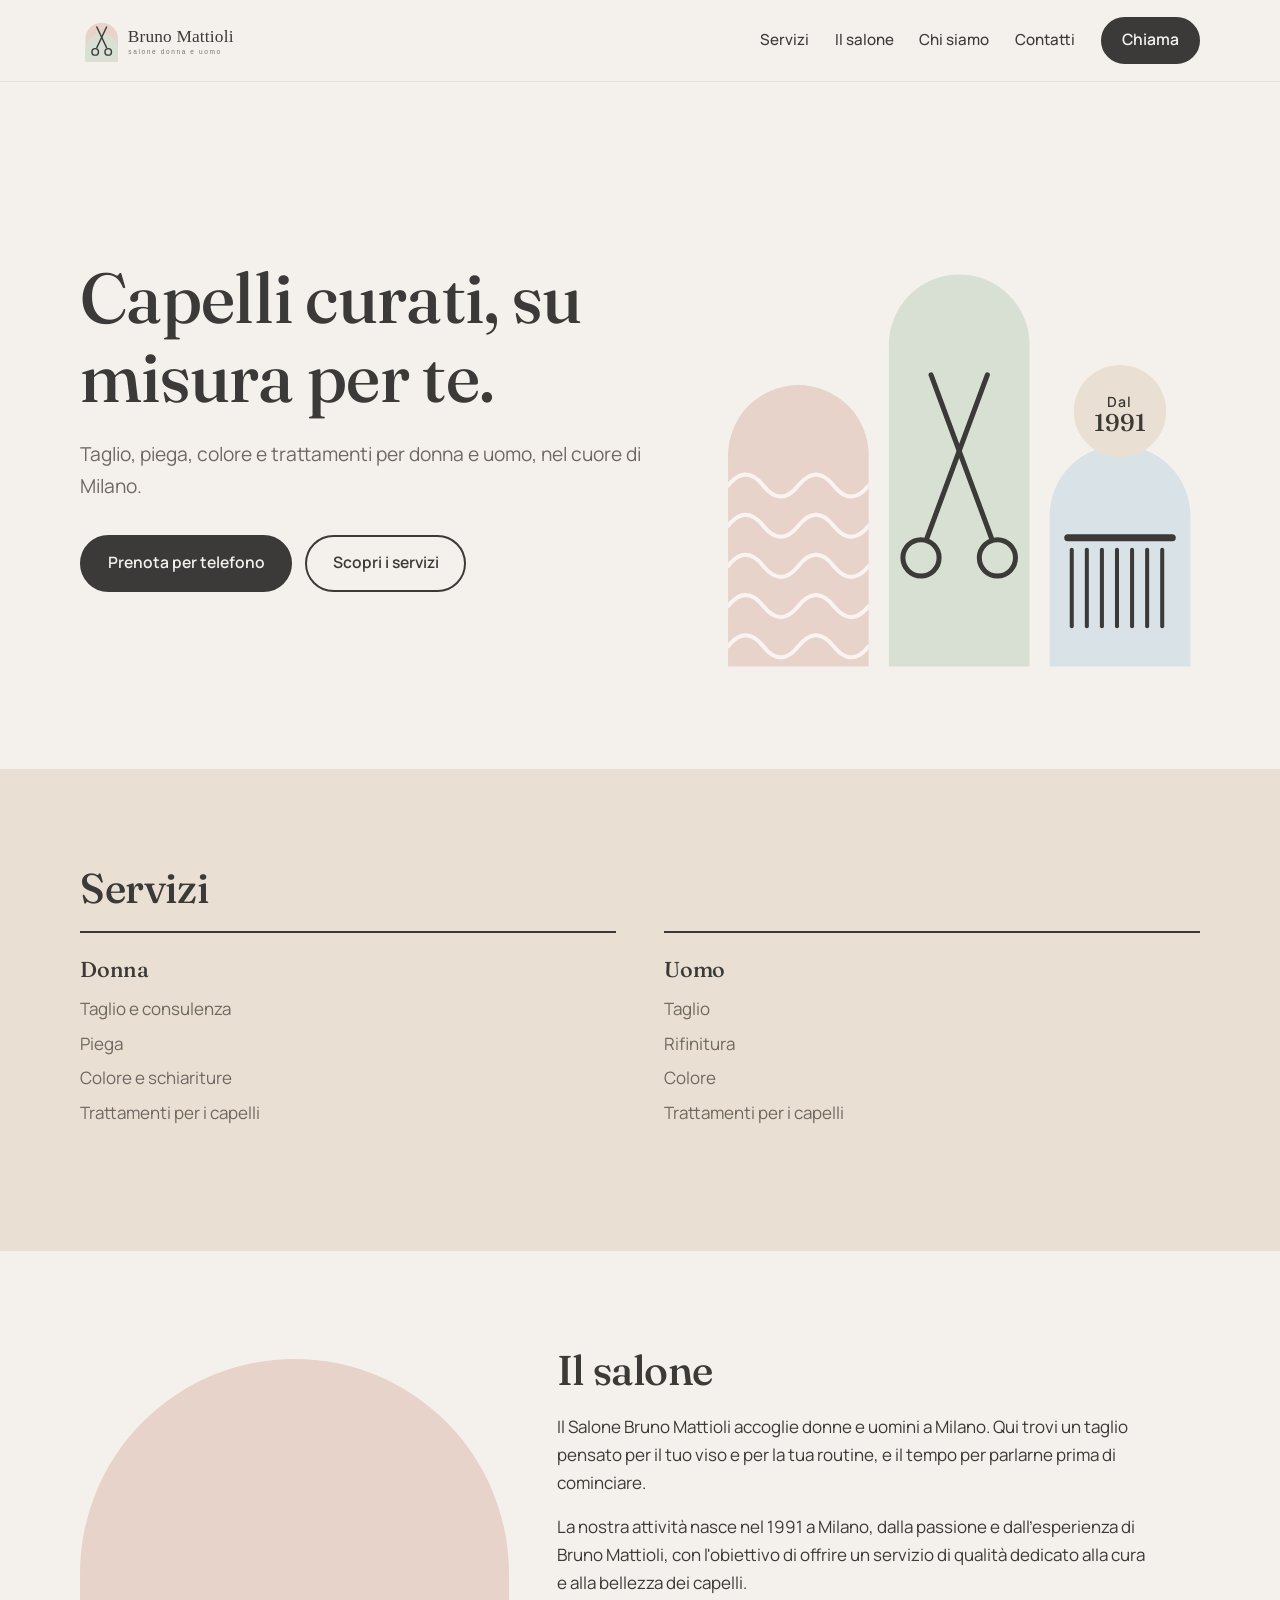
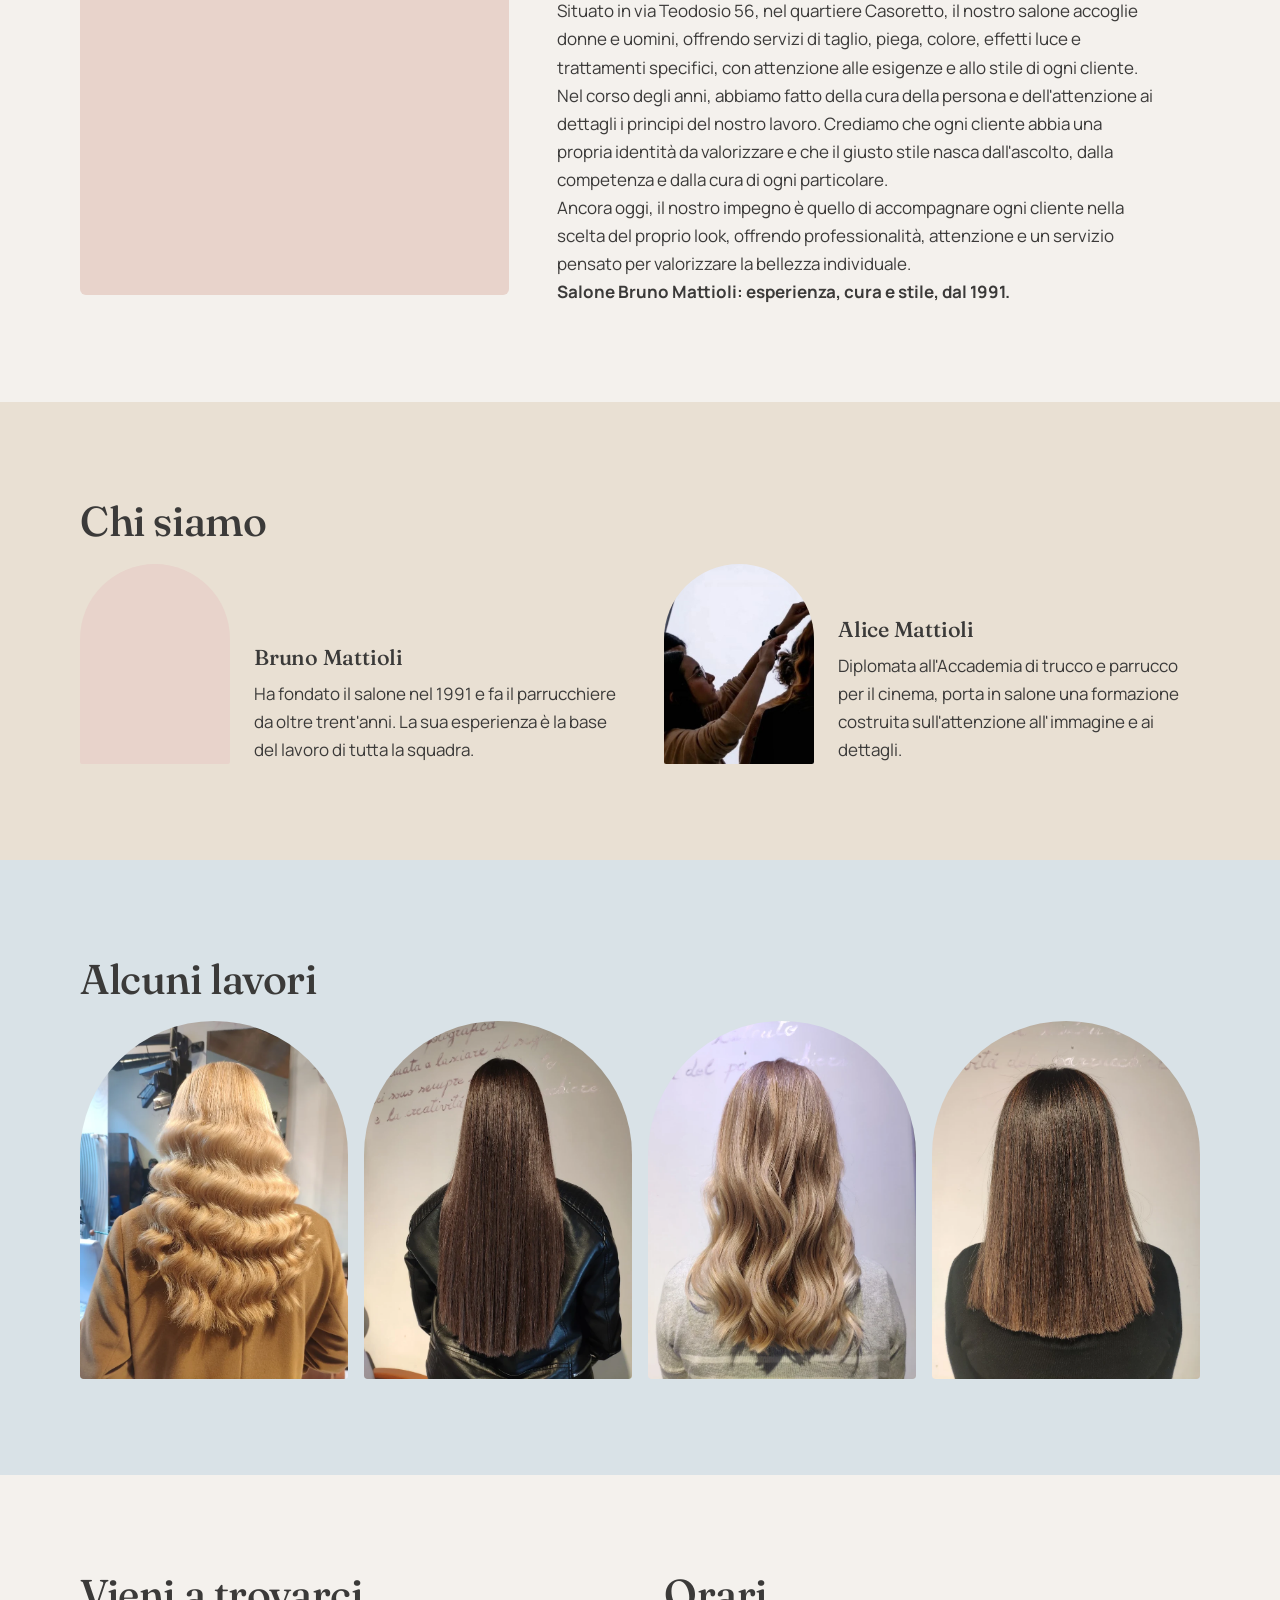
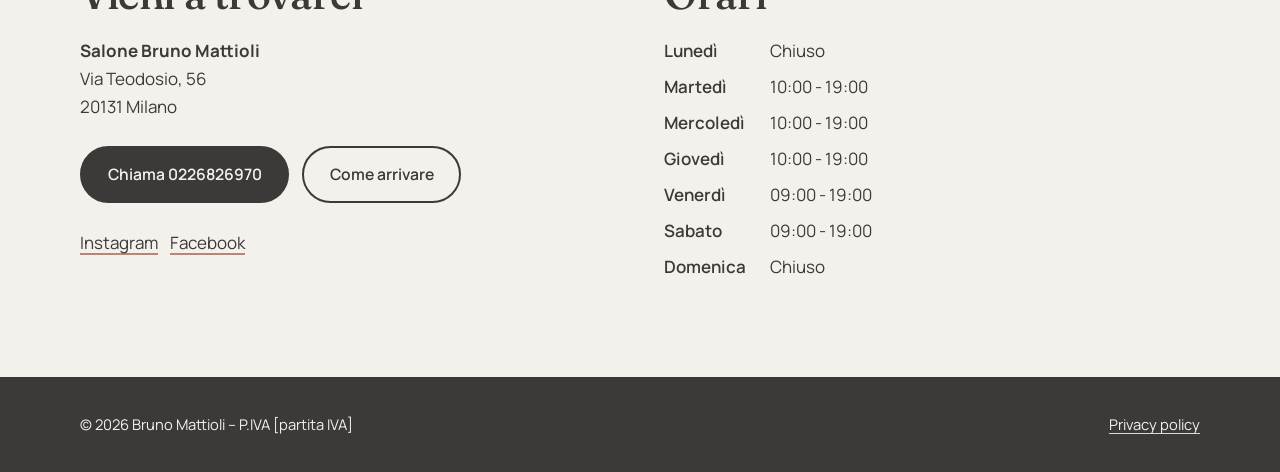
==== index.html @ e7724e92 "Add files via upload" ====
<!DOCTYPE html>
<html lang="it">
<head>
  <meta charset="utf-8">
  <meta name="viewport" content="width=device-width, initial-scale=1">
  <title>Bruno Mattioli – Salone di parrucchieri per donna e uomo a Milano</title>
  <meta name="description" content="Salone Bruno Mattioli a Milano: taglio, piega, colore e trattamenti per donna e uomo.">
  <link rel="icon" href="logo.svg" type="image/svg+xml">
  <link rel="preconnect" href="https://fonts.googleapis.com">
  <link rel="preconnect" href="https://fonts.gstatic.com" crossorigin>
  <link href="https://fonts.googleapis.com/css2?family=Fraunces:opsz,wght@9..144,400;9..144,500&family=Manrope:wght@400;500;600&display=swap" rel="stylesheet">
  <link rel="stylesheet" href="style.css">
</head>
<body>

<header class="site-header">
  <div class="wrap">
    <a class="brand" href="#top" aria-label="Bruno Mattioli, torna in alto"><img src="logo.svg" alt="Bruno Mattioli, salone donna e uomo"></a>
    <nav class="nav" aria-label="Principale">
      <a href="#servizi">Servizi</a>
      <a href="#salone">Il salone</a>
      <a href="#chi-siamo">Chi siamo</a>
      <a href="#contatti">Contatti</a>
      <a class="btn" href="tel:+390226826970">Chiama</a>
    </nav>
  </div>
</header>

<main id="top">

  <section class="hero">
    <div class="wrap">
      <div>
        <h1>Capelli curati, su misura per te.</h1>
        <p class="lead">Taglio, piega, colore e trattamenti per donna e uomo, nel cuore di Milano.</p>
        <div class="actions">
          <a class="btn" href="tel:+390226826970">Prenota per telefono</a>
          <a class="btn ghost" href="#servizi">Scopri i servizi</a>
        </div>
      </div>

      <!-- Tre archi, ognuno con un simbolo del mestiere: onde, forbici, pettine. Badge "Dal 1991". -->
      <svg class="hero-art" viewBox="0 0 480 480" role="img" aria-label="Tre archi con onde, forbici e pettine, e il marchio Dal 1991">
        <defs>
          <clipPath id="a1"><path d="M10 480V270a70 70 0 0 1 140 0v210z"/></clipPath>
          <clipPath id="a3"><path d="M330 480V330a70 70 0 0 1 140 0v150z"/></clipPath>
        </defs>

        <!-- Arco 1: onde -->
        <path d="M10 480V270a70 70 0 0 1 140 0v210z" style="fill:var(--blush)"/>
        <g clip-path="url(#a1)" fill="none" stroke="#fff" stroke-opacity=".75" stroke-width="4" stroke-linecap="round">
          <path d="M10 300q17.5-22 35 0t35 0t35 0t35 0"/>
          <path d="M10 340q17.5-22 35 0t35 0t35 0t35 0"/>
          <path d="M10 380q17.5-22 35 0t35 0t35 0t35 0"/>
          <path d="M10 420q17.5-22 35 0t35 0t35 0t35 0"/>
          <path d="M10 460q17.5-22 35 0t35 0t35 0t35 0"/>
        </g>

        <!-- Arco 2: forbici -->
        <path d="M170 480V160a70 70 0 0 1 140 0v320z" style="fill:var(--sage)"/>
        <g fill="none" stroke="#3B3A39" stroke-width="5" stroke-linecap="round" stroke-linejoin="round">
          <line x1="212" y1="190" x2="272" y2="352"/>
          <line x1="268" y1="190" x2="208" y2="352"/>
          <circle cx="278" cy="372" r="18"/>
          <circle cx="202" cy="372" r="18"/>
        </g>

        <!-- Arco 3: pettine -->
        <path d="M330 480V330a70 70 0 0 1 140 0v150z" style="fill:var(--mist)"/>
        <g clip-path="url(#a3)" fill="none" stroke="#3B3A39" stroke-width="4" stroke-linecap="round">
          <line x1="348" y1="352" x2="452" y2="352" stroke-width="7"/>
          <line x1="352" y1="364" x2="352" y2="440"/>
          <line x1="367" y1="364" x2="367" y2="440"/>
          <line x1="382" y1="364" x2="382" y2="440"/>
          <line x1="397" y1="364" x2="397" y2="440"/>
          <line x1="412" y1="364" x2="412" y2="440"/>
          <line x1="427" y1="364" x2="427" y2="440"/>
          <line x1="442" y1="364" x2="442" y2="440"/>
        </g>

        <!-- Badge -->
        <circle cx="400" cy="226" r="46" style="fill:var(--sand)"/>
        <text x="400" y="222" text-anchor="middle" font-size="14" style="font-family:var(--sans);font-weight:600;letter-spacing:1px;fill:#3B3A39">Dal</text>
        <text x="400" y="246" text-anchor="middle" font-size="24" style="font-family:var(--serif);font-weight:500;fill:#3B3A39">1991</text>
      </svg>
    </div>
  </section>

  <section id="servizi" class="tint">
    <div class="wrap">
      <h2>Servizi</h2>
      <!-- TODO: verificare e completare l'elenco con quello reale del salone -->
      <div class="services">
        <div class="service">
          <h3>Donna</h3>
          <ul>
            <li>Taglio e consulenza</li>
            <li>Piega</li>
            <li>Colore e schiariture</li>
            <li>Trattamenti per i capelli</li>
          </ul>
        </div>
        <div class="service">
          <h3>Uomo</h3>
          <ul>
            <li>Taglio</li>
            <li>Rifinitura</li>
            <li>Colore</li>
            <li>Trattamenti per i capelli</li>
          </ul>
        </div>
      </div>
    </div>
  </section>

  <section id="salone" class="about">
    <div class="wrap">
      <div class="photo" role="img" aria-label="Spazio per una foto del salone"></div>
      <div>
        <h2>Il salone</h2>
        <p>Il Salone Bruno Mattioli accoglie donne e uomini a Milano. Qui trovi un taglio pensato per il tuo viso e per la tua routine, e il tempo per parlarne prima di cominciare.</p>
        <p>La nostra attività nasce nel 1991 a Milano, dalla passione e dall'esperienza di Bruno Mattioli, con l'obiettivo di offrire un servizio di qualità dedicato alla cura e alla bellezza dei capelli. <br>

Situato in via Teodosio 56, nel quartiere Casoretto, il nostro salone accoglie donne e uomini, offrendo servizi di taglio, piega, colore, effetti luce e trattamenti specifici, con attenzione alle esigenze e allo stile di ogni cliente. <br>

Nel corso degli anni, abbiamo fatto della cura della persona e dell'attenzione ai dettagli i principi del nostro lavoro. Crediamo che ogni cliente abbia una propria identità da valorizzare e che il giusto stile nasca dall'ascolto, dalla competenza e dalla cura di ogni particolare.
          <br>

Ancora oggi, il nostro impegno è quello di accompagnare ogni cliente nella scelta del proprio look, offrendo professionalità, attenzione e un servizio pensato per valorizzare la bellezza individuale.
<br>
<b>Salone Bruno Mattioli: esperienza, cura e stile, dal 1991.</b></p>
      </div>
    </div>
  </section>

  <section id="chi-siamo" class="tint">
    <div class="wrap">
      <h2>Chi siamo</h2>
      <!-- TODO: aggiungere le foto: <div class="portrait"><img src="img/bruno.webp" alt="Bruno Mattioli"></div> -->
      <div class="team">
        <article class="person">
          <div class="portrait p-blush" role="img" aria-label="Spazio per il ritratto di Bruno Mattioli"></div>
          <div>
            <h3>Bruno Mattioli</h3>
            <p>Ha fondato il salone nel 1991 e fa il parrucchiere da oltre trent'anni. La sua esperienza è la base del lavoro di tutta la squadra.</p>
          </div>
        </article>
        <article class="person">
          <div class="portrait"><img src="img/chi-siamo-alice.jpg" alt="Alice Mattioli"></div>
          <div>
            <h3>Alice Mattioli</h3>
            <p>Diplomata all'Accademia di trucco e parrucco per il cinema, porta in salone una formazione costruita sull'attenzione all'immagine e ai dettagli.</p>
          </div>
        </article>
      </div>
    </div>
  </section>

  <section class="tint-mist" aria-label="Galleria">
    <div class="wrap">
      <h2>Alcuni lavori</h2>
      <div class="gallery">
        <span><img src="img/lavoro-1.webp" alt="Lavoro del salone 1"></span>
        <span><img src="img/lavoro-2.webp" alt="Lavoro del salone 2"></span>
        <span><img src="img/lavoro-3.webp" alt="Lavoro del salone 3"></span>
        <span><img src="img/lavoro-4.webp" alt="Lavoro del salone 4"></span>
      </div>
    </div>
  </section>

  <section id="contatti" class="contact">
    <div class="wrap">
      <div>
        <h2>Vieni a trovarci</h2>
        <address>
          <p><strong>Salone Bruno Mattioli</strong><br>
          Via Teodosio, 56<br>
          20131 Milano</p>
        </address>
        <div class="actions">
          <a class="btn" href="tel:+390226826970">Chiama 0226826970</a>
          <a class="btn ghost" href="https://maps.app.goo.gl/C1U6cg1EKnnrN2yR9" target="_blank" rel="noopener">Come arrivare</a>
        </div>
        <p style="margin-top:1.6rem">
          <a class="link" href="https://www.instagram.com/brunomattioliparrucchieri/" target="_blank" rel="noopener">Instagram</a>
          &nbsp;&nbsp;
          <a class="link" href="https://www.facebook.com/salonebrunomattioli/" target="_blank" rel="noopener">Facebook</a>
        </p>
      </div>
      <div>
        <h2>Orari</h2>
        <dl>
          <dt>Lunedì</dt><dd>Chiuso</dd>
          <dt>Martedì</dt><dd>10:00 - 19:00</dd>
          <dt>Mercoledì</dt><dd>10:00 - 19:00</dd>
          <dt>Giovedì</dt><dd>10:00 - 19:00</dd>
          <dt>Venerdì</dt><dd>09:00 - 19:00</dd>
          <dt>Sabato</dt><dd>09:00 - 19:00</dd>
          <dt>Domenica</dt><dd>Chiuso</dd>
        </dl>
      </div>
    </div>
  </section>

</main>

<footer>
  <div class="wrap">
    <span>© 2026 Bruno Mattioli – P.IVA [partita IVA]</span>
    <span><a href="#">Privacy policy</a></span>
  </div>
</footer>

</body>
</html>
---- style.css ----
/* Bruno Mattioli – sito vetrina. Flat, pastelli neutri. */
:root{
  --bg:#F4F1ED;      /* greige chiaro */
  --blush:#E8D3CB;   /* rosa cipria */
  --sage:#D8E0D3;    /* salvia */
  --mist:#D9E2E7;    /* grigio-azzurro */
  --sand:#E9E0D3;    /* sabbia */
  --ink:#3B3A39;     /* grigio caldo scuro */
  --muted:#6F6862;
  --accent:#B98578;  /* rosa antico, solo per link e dettagli */
  --radius:28px;
  --serif:"Fraunces",Georgia,"Times New Roman",serif;
  --sans:"Manrope","Helvetica Neue",Arial,sans-serif;
}
*{box-sizing:border-box;margin:0;padding:0}
html{scroll-behavior:smooth}
@media (prefers-reduced-motion:reduce){html{scroll-behavior:auto}}
body{background:var(--bg);color:var(--ink);font:400 1.0625rem/1.65 var(--sans);-webkit-font-smoothing:antialiased}
img,svg{max-width:100%;display:block}
a{color:inherit}
:focus-visible{outline:3px solid var(--accent);outline-offset:3px;border-radius:6px}
.wrap{width:min(1120px,100% - 2.5rem);margin-inline:auto}

h1,h2,h3{font-family:var(--serif);font-weight:500;line-height:1.12;letter-spacing:-.01em}
h1{font-size:clamp(2.4rem,6vw,4.4rem)}
h2{font-size:clamp(1.8rem,3.6vw,2.6rem);margin-bottom:1.2rem}
h3{font-size:1.35rem;margin-bottom:.6rem}
p{max-width:60ch}

/* Header */
.site-header{position:sticky;top:0;z-index:10;background:var(--bg);border-bottom:1px solid rgba(59,58,57,.08)}
.site-header .wrap{display:flex;align-items:center;justify-content:space-between;gap:1rem;padding-block:.9rem}
.brand img{height:52px;width:auto}
.nav{display:flex;align-items:center;gap:1.6rem;font-size:.95rem;font-weight:500}
.nav a{text-decoration:none;padding:.3rem 0;border-bottom:2px solid transparent}
.nav a:hover{border-color:var(--accent)}

/* Bottoni */
.btn{display:inline-block;text-decoration:none;font-weight:600;font-size:.98rem;padding:.85rem 1.6rem;border-radius:999px;background:var(--ink);color:var(--bg);border:2px solid var(--ink);transition:background .2s,color .2s}
.btn:hover{background:transparent;color:var(--ink)}
.btn.ghost{background:transparent;color:var(--ink)}
.btn.ghost:hover{background:var(--ink);color:var(--bg)}
.nav .btn{padding:.55rem 1.2rem;border-bottom:2px solid var(--ink)}

/* Hero: composizione di archi, ripresa dal logo */
.hero{padding-block:clamp(3rem,8vw,6.5rem)}
.hero .wrap{display:grid;grid-template-columns:1.1fr .9fr;gap:3rem;align-items:center}
.hero p.lead{margin-block:1.4rem 2rem;font-size:1.2rem;color:var(--muted)}
.hero .actions{display:flex;flex-wrap:wrap;gap:.8rem}
.hero-art{width:100%;height:auto;display:block}

/* Sezioni */
section{padding-block:clamp(3.5rem,8vw,6rem)}
.tint{background:var(--sand)}
.tint-mist{background:var(--mist)}

/* Servizi */
.services{display:grid;grid-template-columns:repeat(2,1fr);gap:1rem 3rem}
.service{padding-block:1.6rem;border-top:2px solid var(--ink)}
.service ul{list-style:none;color:var(--muted)}
.service li{padding-block:.2rem}

/* Chi siamo */
.about .wrap{display:grid;grid-template-columns:.8fr 1.2fr;gap:3rem;align-items:center}
.about .photo{aspect-ratio:4/5;background:var(--blush);border-radius:999px 999px var(--radius) var(--radius)}
.about p+p{margin-top:1rem}

/* Galleria */
.gallery{display:grid;grid-template-columns:repeat(4,1fr);gap:1rem}
.gallery span{display:block;aspect-ratio:3/4;overflow:hidden;background:var(--sage);border-radius:999px 999px var(--radius) var(--radius)}
.gallery span:nth-child(2){background:var(--blush)}
.gallery span:nth-child(3){background:var(--sand)}
.gallery img{width:100%;height:100%;object-fit:cover}

/* Chi siamo */
.team{display:grid;grid-template-columns:repeat(2,1fr);gap:2.5rem 3rem}
.person{display:grid;grid-template-columns:150px 1fr;gap:1.5rem;align-items:end}
.portrait{aspect-ratio:3/4;overflow:hidden;border-radius:999px 999px var(--radius) var(--radius)}
.portrait img{width:100%;height:100%;object-fit:cover}
.p-blush{background:var(--blush)}
.p-mist{background:var(--mist)}

/* Contatti */
.contact .wrap{display:grid;grid-template-columns:1fr 1fr;gap:3rem}
.contact dl{display:grid;grid-template-columns:auto 1fr;gap:.5rem 1.5rem}
.contact dt{font-weight:600}
.contact address{font-style:normal}
.contact .actions{display:flex;flex-wrap:wrap;gap:.8rem;margin-top:1.6rem}
.contact a.link{color:var(--ink);text-decoration-color:var(--accent);text-decoration-thickness:2px;text-underline-offset:4px}

/* Footer */
footer{background:var(--ink);color:var(--bg);padding-block:2.2rem;font-size:.92rem}
footer .wrap{display:flex;flex-wrap:wrap;justify-content:space-between;gap:1rem}
footer a{text-decoration-color:var(--blush);text-underline-offset:3px}

/* Mobile */
@media (max-width:820px){
  .hero .wrap,.about .wrap,.contact .wrap{grid-template-columns:1fr}
  .services{grid-template-columns:1fr}
  .gallery{grid-template-columns:repeat(2,1fr)}
  .nav a:not(.btn){display:none}
  .hero-art{max-width:420px}
  .about .photo{max-width:320px}
  .team{grid-template-columns:1fr}
  .person{grid-template-columns:120px 1fr}
}
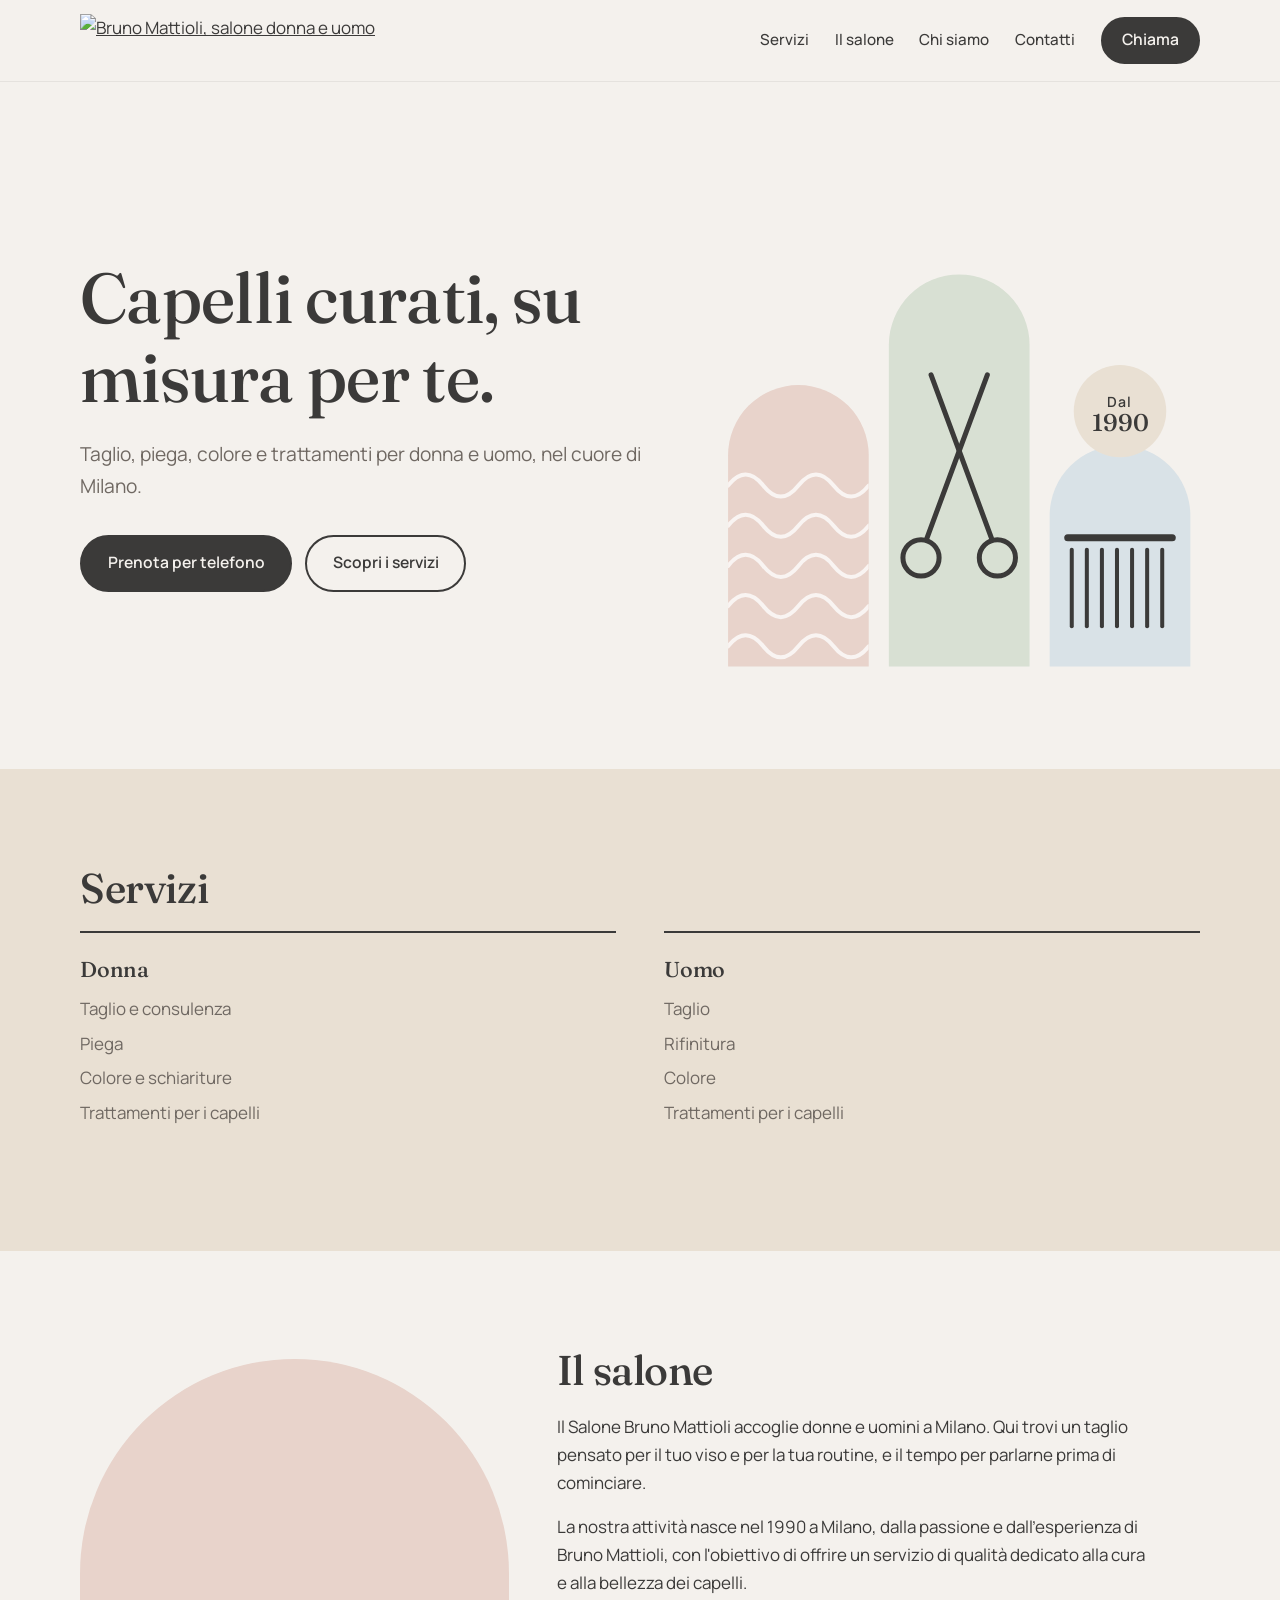
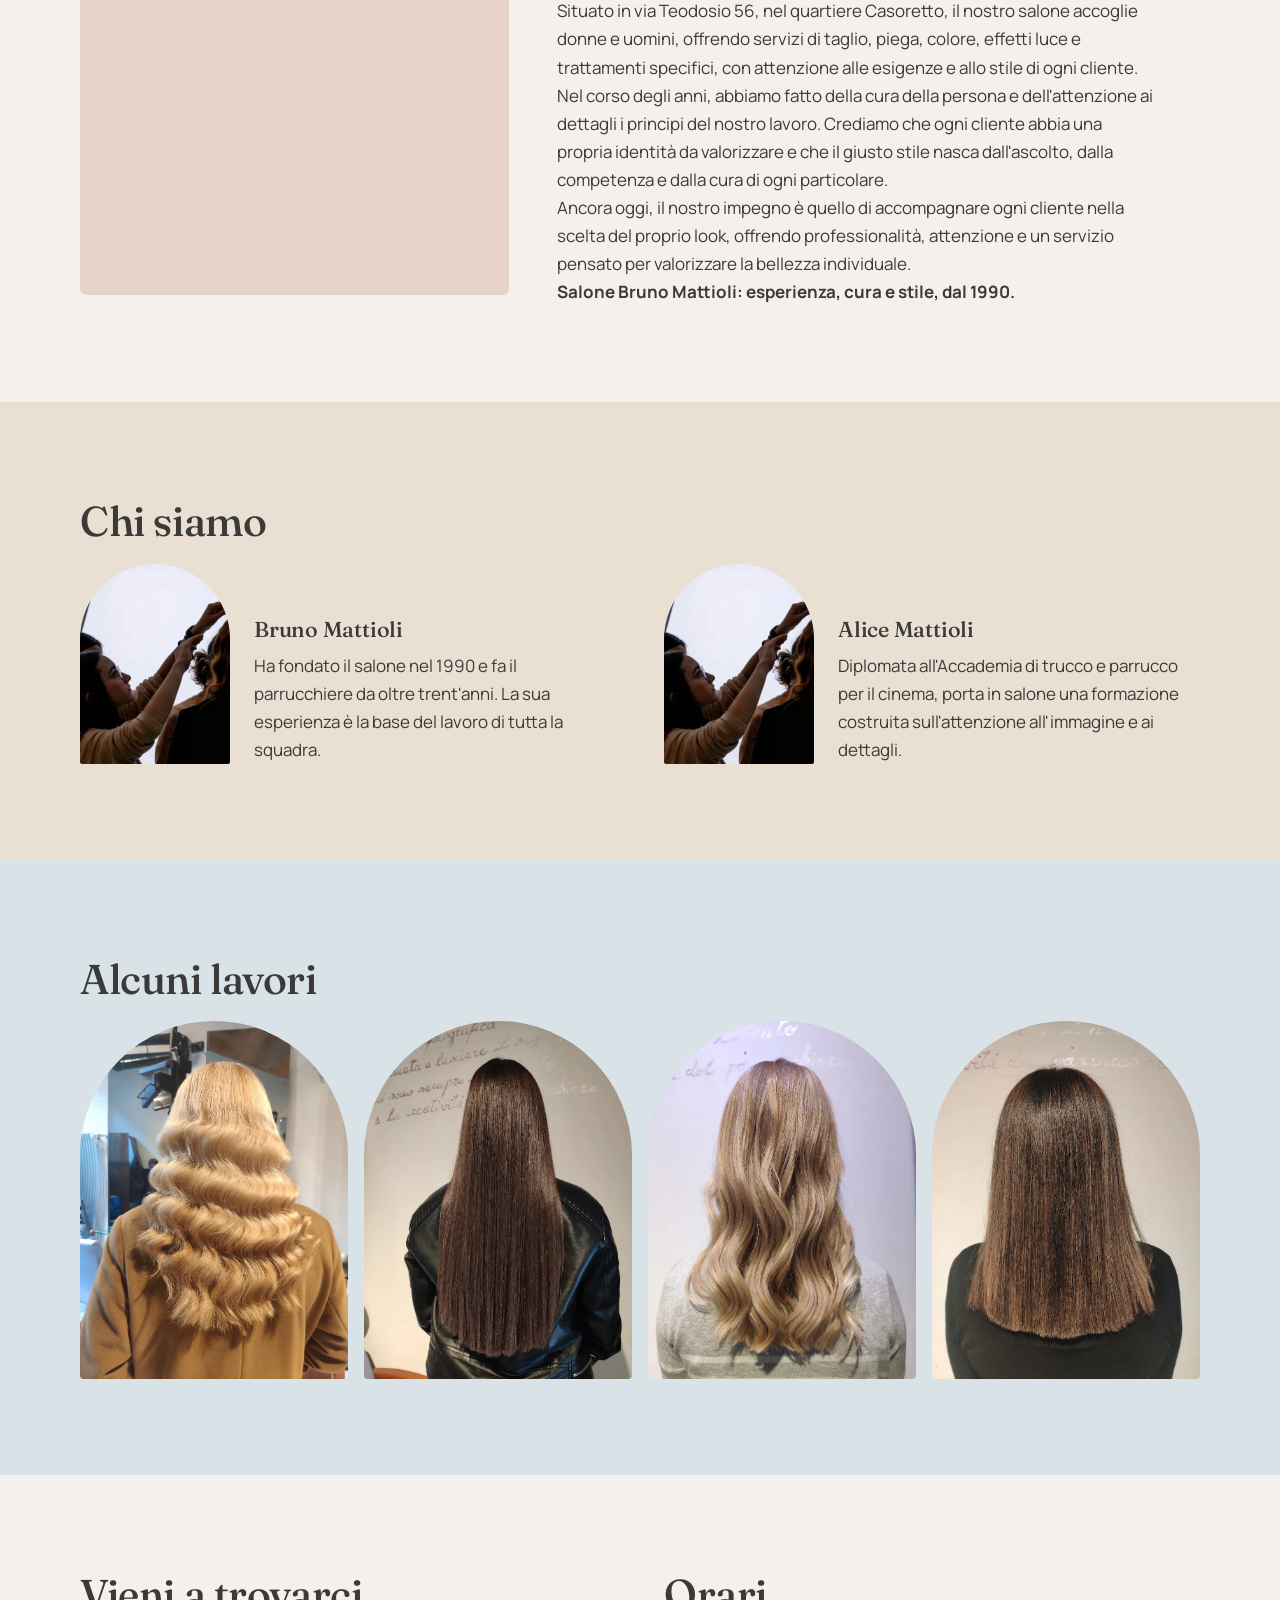
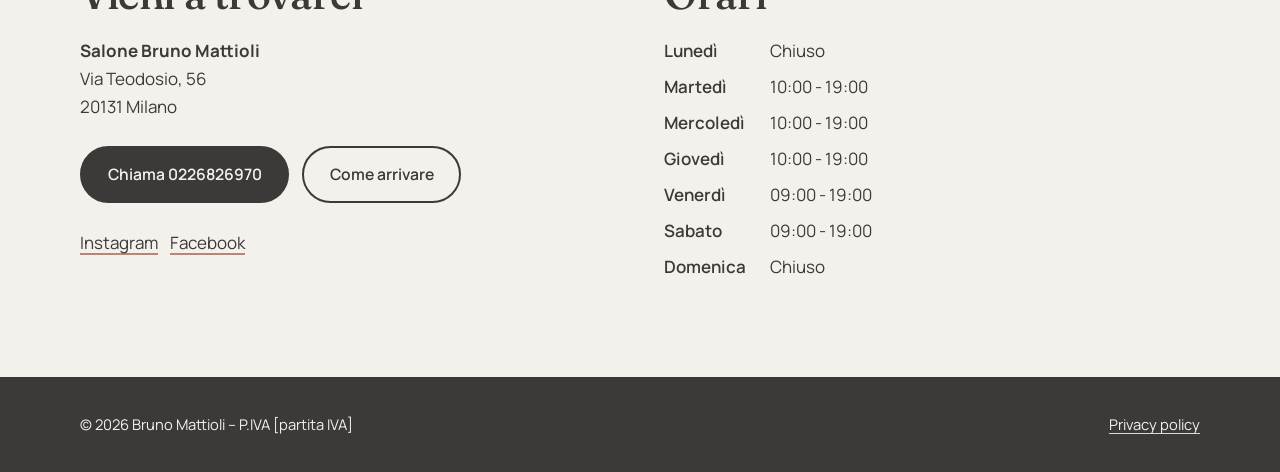
==== commit 164a80d4: "index.html" ====
--- a/index.html
+++ b/index.html
@@ -5,7 +5,7 @@
   <meta name="viewport" content="width=device-width, initial-scale=1">
   <title>Bruno Mattioli – Salone di parrucchieri per donna e uomo a Milano</title>
   <meta name="description" content="Salone Bruno Mattioli a Milano: taglio, piega, colore e trattamenti per donna e uomo.">
-  <link rel="icon" href="logo.svg" type="image/svg+xml">
+  <link rel="icon" href="logo.png" type="image/svg+xml">
   <link rel="preconnect" href="https://fonts.googleapis.com">
   <link rel="preconnect" href="https://fonts.gstatic.com" crossorigin>
   <link href="https://fonts.googleapis.com/css2?family=Fraunces:opsz,wght@9..144,400;9..144,500&family=Manrope:wght@400;500;600&display=swap" rel="stylesheet">
@@ -15,7 +15,7 @@
 
 <header class="site-header">
   <div class="wrap">
-    <a class="brand" href="#top" aria-label="Bruno Mattioli, torna in alto"><img src="logo.svg" alt="Bruno Mattioli, salone donna e uomo"></a>
+    <a class="brand" href="#top" aria-label="Bruno Mattioli, torna in alto"><img src=".svg" alt="Bruno Mattioli, salone donna e uomo"></a>
     <nav class="nav" aria-label="Principale">
       <a href="#servizi">Servizi</a>
       <a href="#salone">Il salone</a>
@@ -39,8 +39,8 @@
         </div>
       </div>
 
-      <!-- Tre archi, ognuno con un simbolo del mestiere: onde, forbici, pettine. Badge "Dal 1991". -->
-      <svg class="hero-art" viewBox="0 0 480 480" role="img" aria-label="Tre archi con onde, forbici e pettine, e il marchio Dal 1991">
+      <!-- Tre archi, ognuno con un simbolo del mestiere: onde, forbici, pettine. Badge "Dal 1990". -->
+      <svg class="hero-art" viewBox="0 0 480 480" role="img" aria-label="Tre archi con onde, forbici e pettine, e il marchio Dal 1990">
         <defs>
           <clipPath id="a1"><path d="M10 480V270a70 70 0 0 1 140 0v210z"/></clipPath>
           <clipPath id="a3"><path d="M330 480V330a70 70 0 0 1 140 0v150z"/></clipPath>
@@ -81,7 +81,7 @@
         <!-- Badge -->
         <circle cx="400" cy="226" r="46" style="fill:var(--sand)"/>
         <text x="400" y="222" text-anchor="middle" font-size="14" style="font-family:var(--sans);font-weight:600;letter-spacing:1px;fill:#3B3A39">Dal</text>
-        <text x="400" y="246" text-anchor="middle" font-size="24" style="font-family:var(--serif);font-weight:500;fill:#3B3A39">1991</text>
+        <text x="400" y="246" text-anchor="middle" font-size="24" style="font-family:var(--serif);font-weight:500;fill:#3B3A39">1990</text>
       </svg>
     </div>
   </section>
@@ -119,7 +119,7 @@
       <div>
         <h2>Il salone</h2>
         <p>Il Salone Bruno Mattioli accoglie donne e uomini a Milano. Qui trovi un taglio pensato per il tuo viso e per la tua routine, e il tempo per parlarne prima di cominciare.</p>
-        <p>La nostra attività nasce nel 1991 a Milano, dalla passione e dall'esperienza di Bruno Mattioli, con l'obiettivo di offrire un servizio di qualità dedicato alla cura e alla bellezza dei capelli. <br>
+        <p>La nostra attività nasce nel 1990 a Milano, dalla passione e dall'esperienza di Bruno Mattioli, con l'obiettivo di offrire un servizio di qualità dedicato alla cura e alla bellezza dei capelli. <br>
 
 Situato in via Teodosio 56, nel quartiere Casoretto, il nostro salone accoglie donne e uomini, offrendo servizi di taglio, piega, colore, effetti luce e trattamenti specifici, con attenzione alle esigenze e allo stile di ogni cliente. <br>
 
@@ -128,7 +128,7 @@
 
 Ancora oggi, il nostro impegno è quello di accompagnare ogni cliente nella scelta del proprio look, offrendo professionalità, attenzione e un servizio pensato per valorizzare la bellezza individuale.
 <br>
-<b>Salone Bruno Mattioli: esperienza, cura e stile, dal 1991.</b></p>
+<b>Salone Bruno Mattioli: esperienza, cura e stile, dal 1990.</b></p>
       </div>
     </div>
   </section>
@@ -139,10 +139,10 @@
       <!-- TODO: aggiungere le foto: <div class="portrait"><img src="img/bruno.webp" alt="Bruno Mattioli"></div> -->
       <div class="team">
         <article class="person">
-          <div class="portrait p-blush" role="img" aria-label="Spazio per il ritratto di Bruno Mattioli"></div>
+          <div class="portrait"><img src="img/chi-siamo-alice.jpg" alt="Bruno Mattioli"></div>
           <div>
             <h3>Bruno Mattioli</h3>
-            <p>Ha fondato il salone nel 1991 e fa il parrucchiere da oltre trent'anni. La sua esperienza è la base del lavoro di tutta la squadra.</p>
+            <p>Ha fondato il salone nel 1990 e fa il parrucchiere da oltre trent'anni. La sua esperienza è la base del lavoro di tutta la squadra.</p>
           </div>
         </article>
         <article class="person">
@@ -212,4 +212,4 @@
 </footer>
 
 </body>
-</html>+</html>
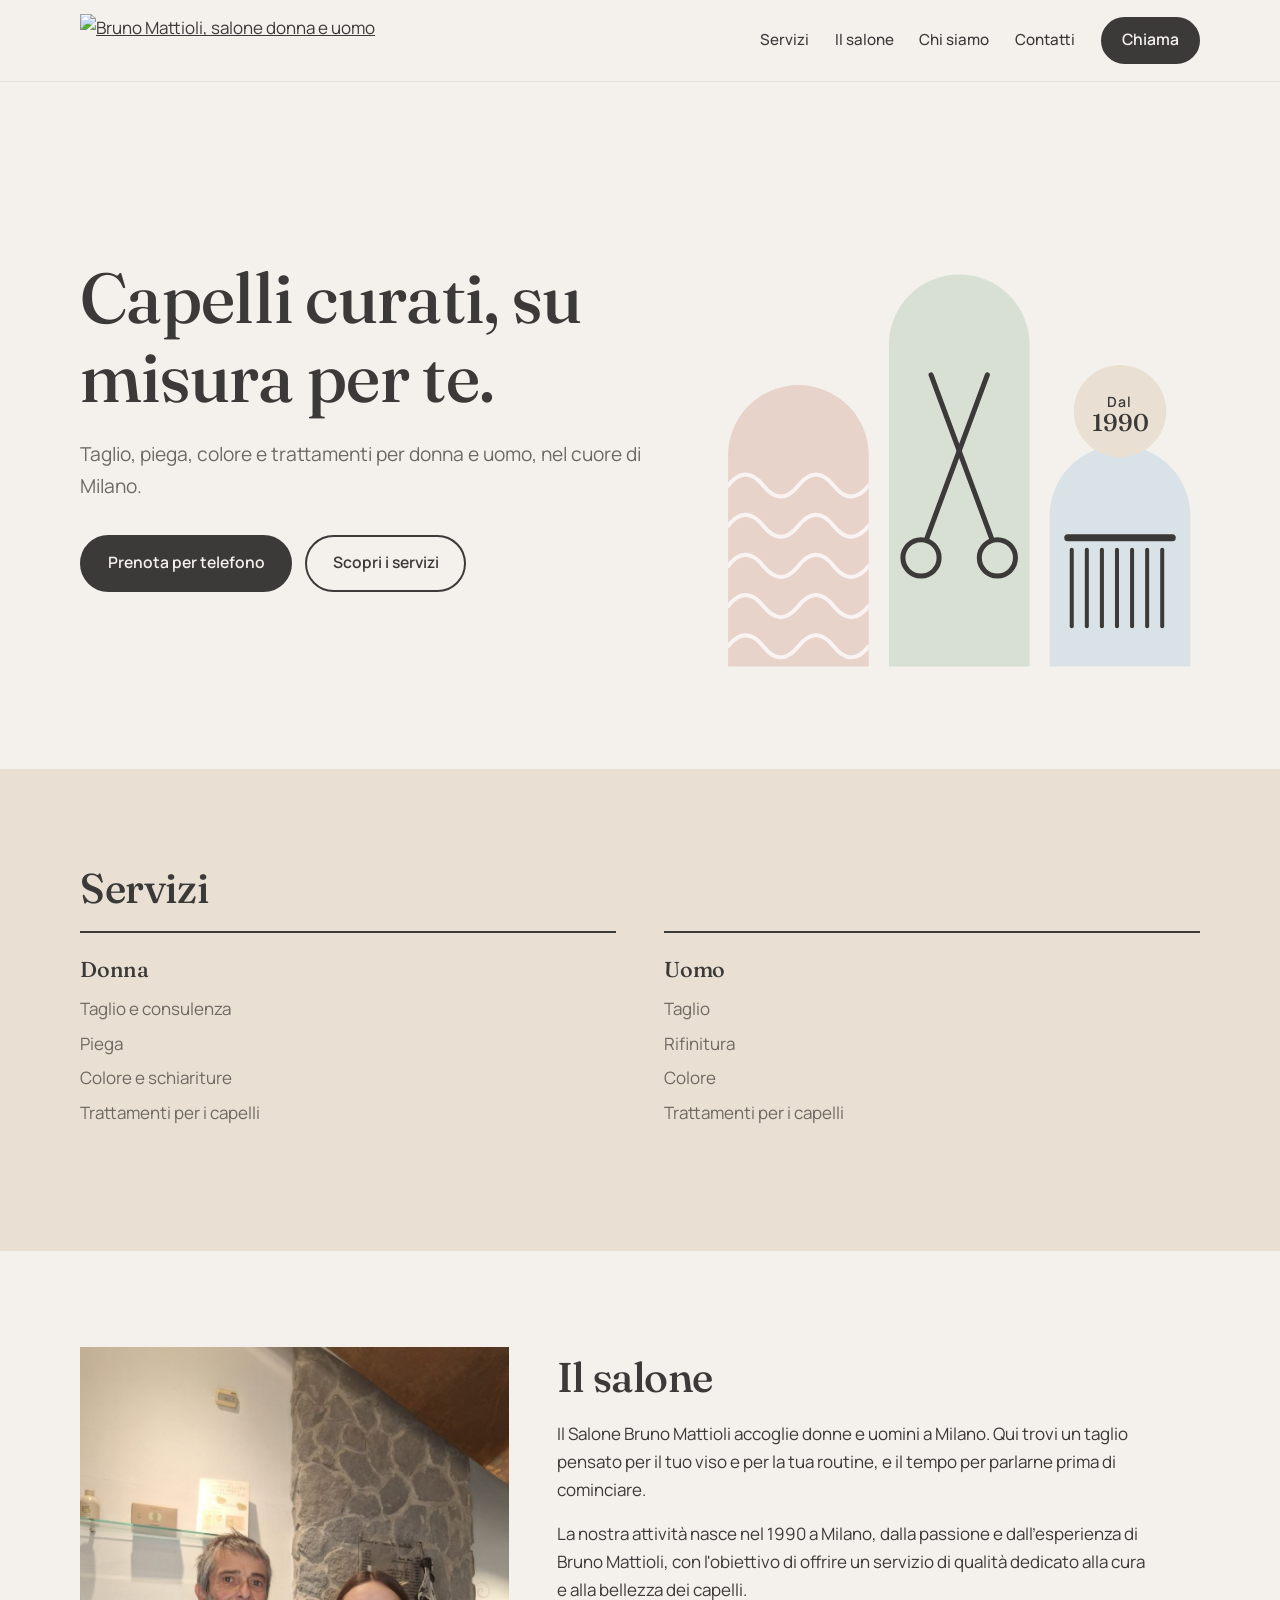
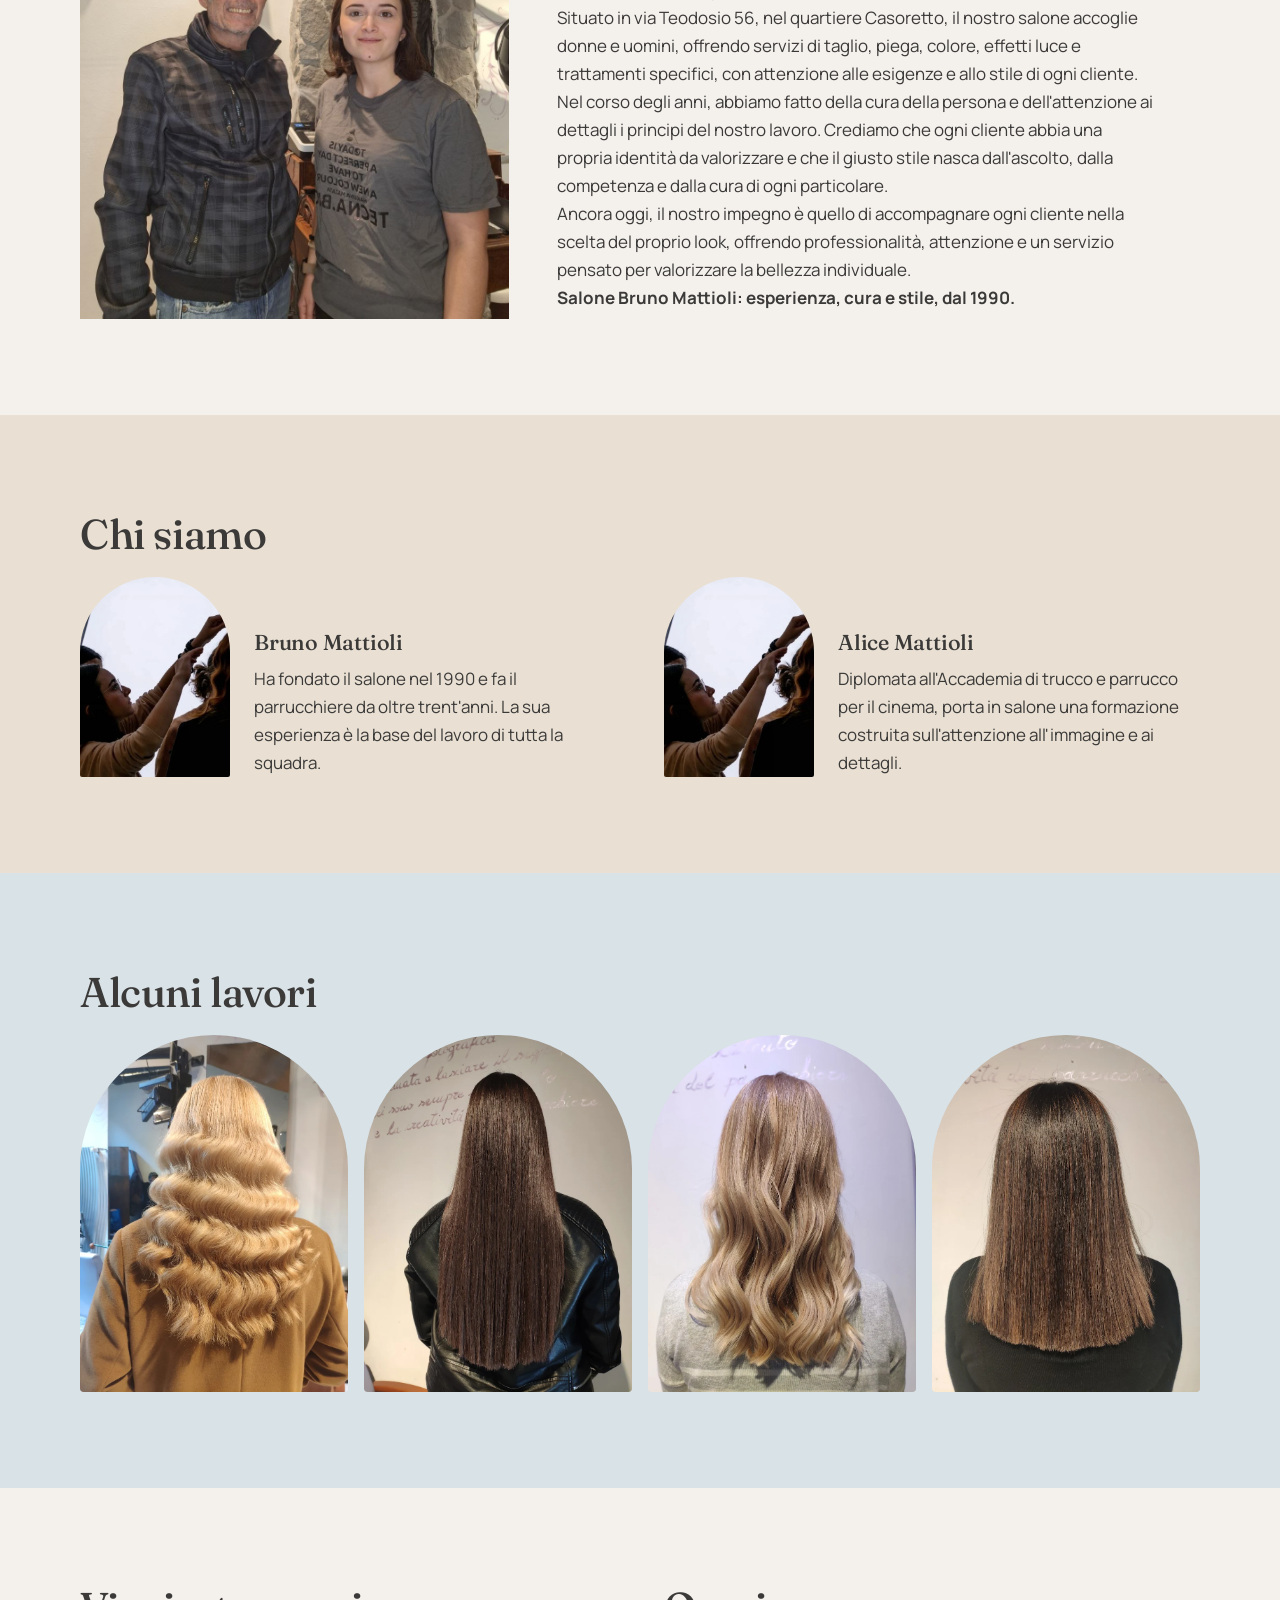
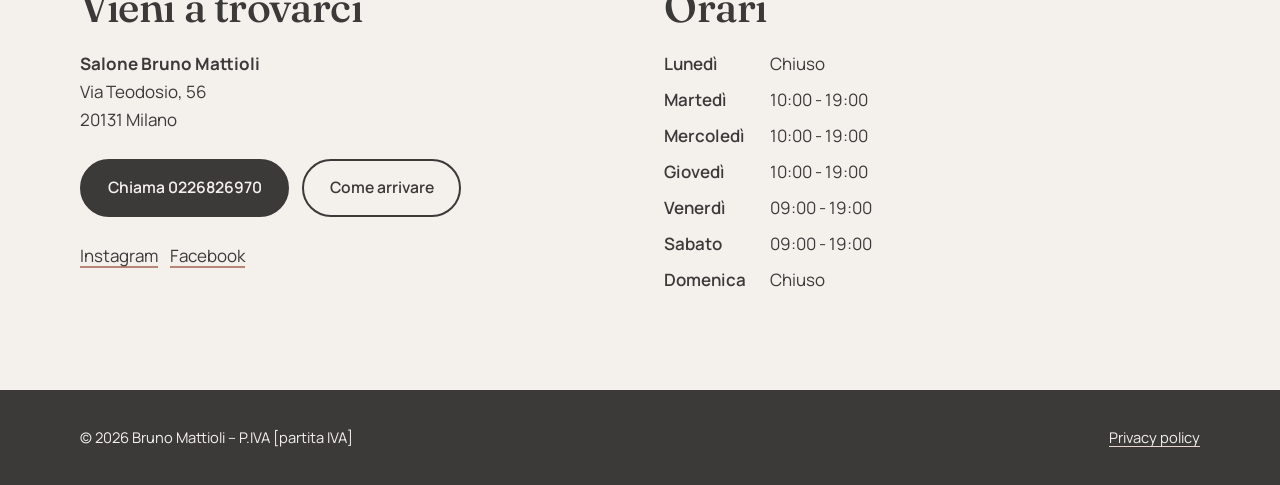
==== commit 96515691: "index.html" ====
--- a/index.html
+++ b/index.html
@@ -5,7 +5,7 @@
   <meta name="viewport" content="width=device-width, initial-scale=1">
   <title>Bruno Mattioli – Salone di parrucchieri per donna e uomo a Milano</title>
   <meta name="description" content="Salone Bruno Mattioli a Milano: taglio, piega, colore e trattamenti per donna e uomo.">
-  <link rel="icon" href="logo.png" type="image/svg+xml">
+ <link rel="icon" href="logo.png" type="image/png">
   <link rel="preconnect" href="https://fonts.googleapis.com">
   <link rel="preconnect" href="https://fonts.gstatic.com" crossorigin>
   <link href="https://fonts.googleapis.com/css2?family=Fraunces:opsz,wght@9..144,400;9..144,500&family=Manrope:wght@400;500;600&display=swap" rel="stylesheet">
@@ -115,7 +115,7 @@
 
   <section id="salone" class="about">
     <div class="wrap">
-      <div class="photo" role="img" aria-label="Spazio per una foto del salone"></div>
+      <div class="photo" role="img"><img src="img/chi-siamo.jpg" alt="Il nostro salone"></div>
       <div>
         <h2>Il salone</h2>
         <p>Il Salone Bruno Mattioli accoglie donne e uomini a Milano. Qui trovi un taglio pensato per il tuo viso e per la tua routine, e il tempo per parlarne prima di cominciare.</p>
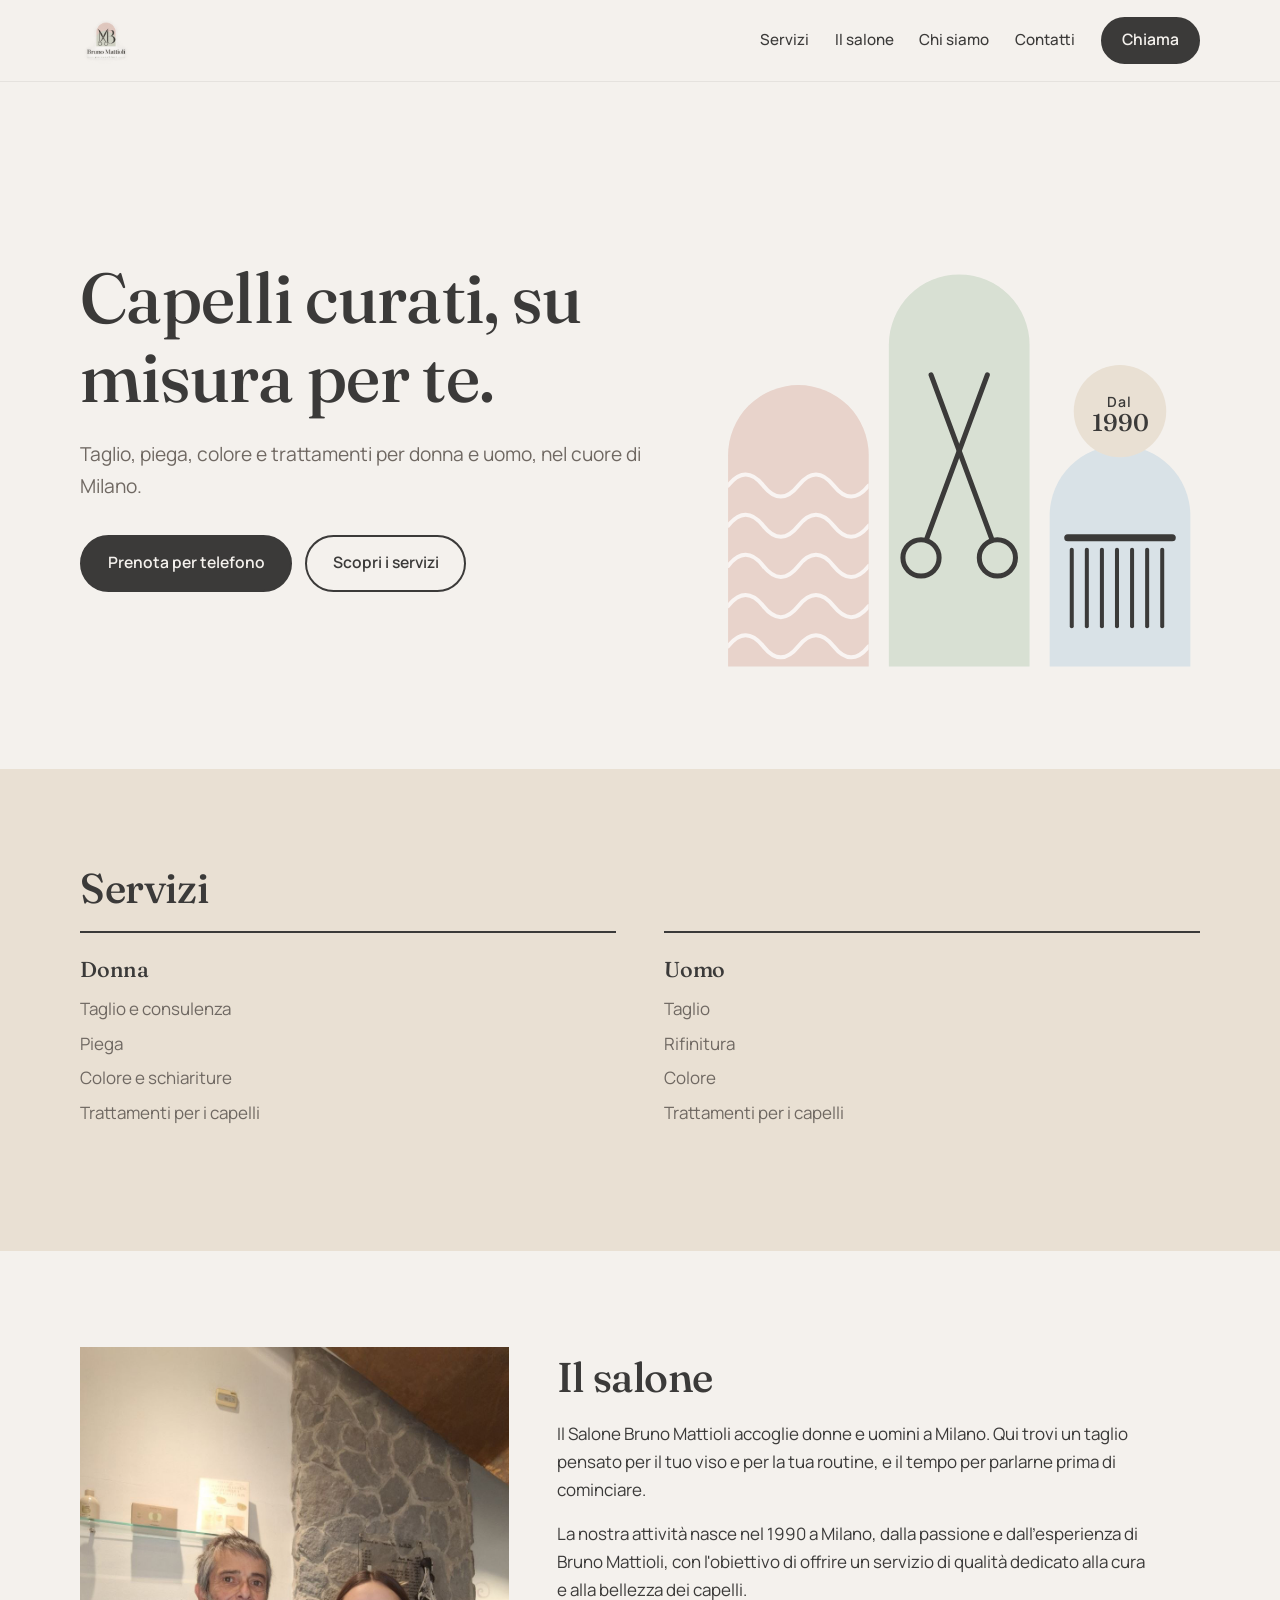
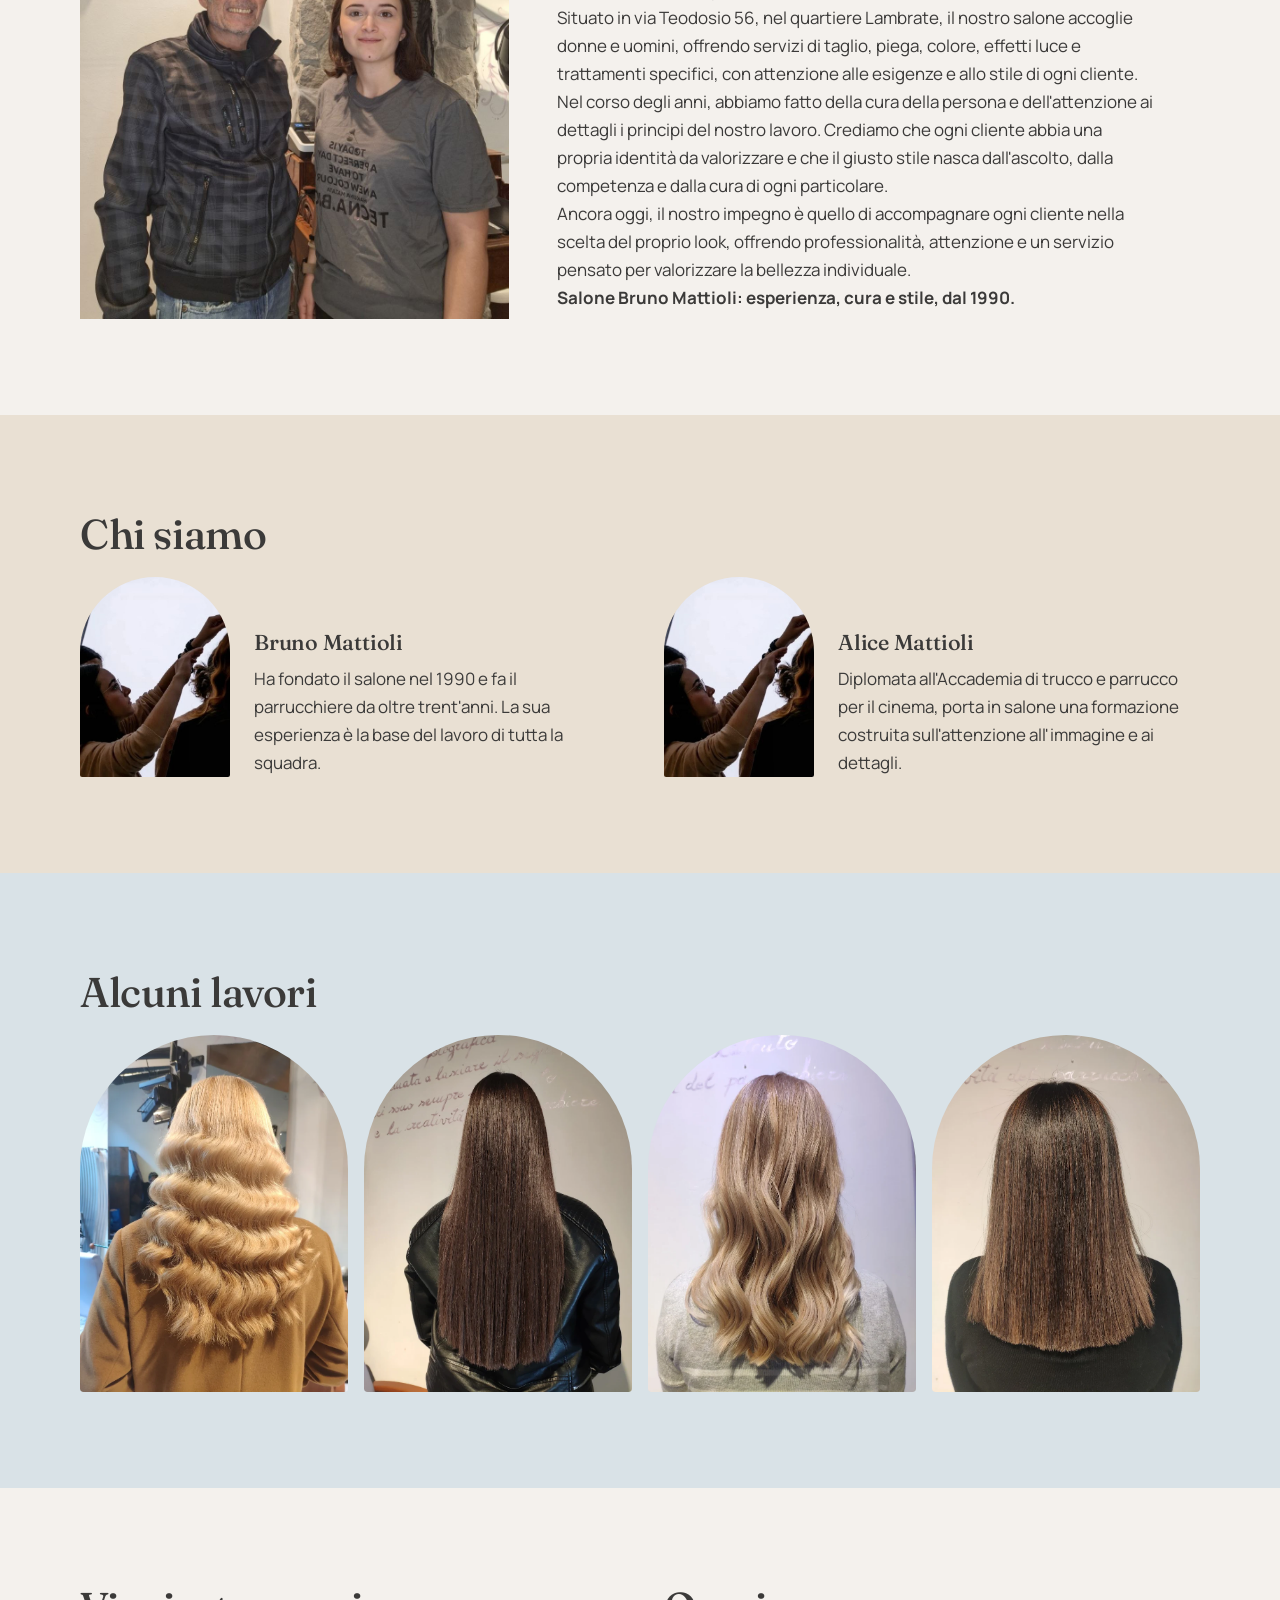
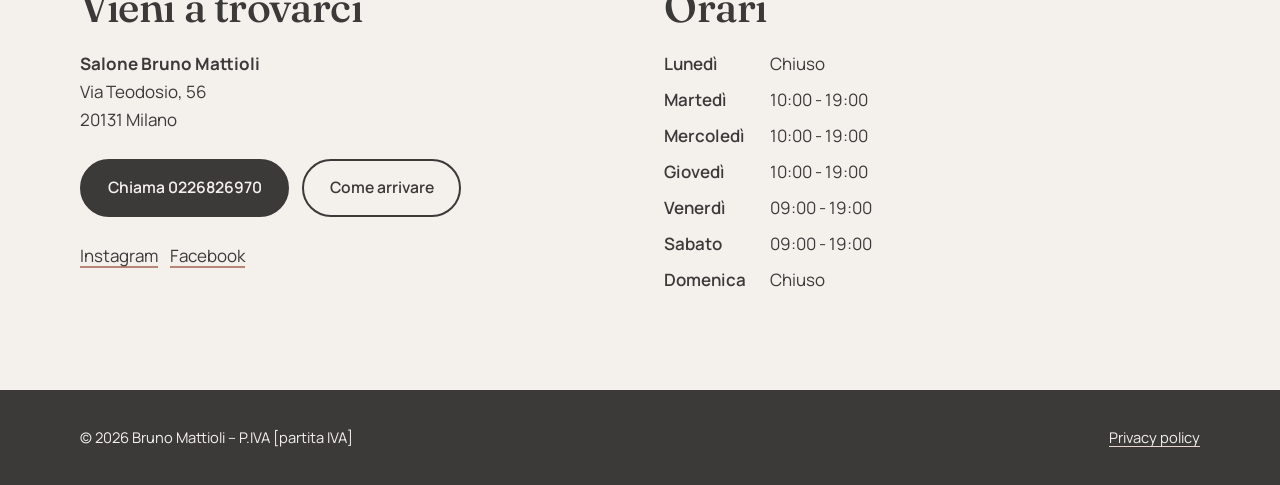
==== commit 165c1b0b: "index.html" ====
--- a/index.html
+++ b/index.html
@@ -15,7 +15,7 @@
 
 <header class="site-header">
   <div class="wrap">
-    <a class="brand" href="#top" aria-label="Bruno Mattioli, torna in alto"><img src=".svg" alt="Bruno Mattioli, salone donna e uomo"></a>
+    <a class="brand" href="#top" aria-label="Bruno Mattioli, torna in alto"><img src="logo.png" alt="Bruno Mattioli, salone donna e uomo"></a>
     <nav class="nav" aria-label="Principale">
       <a href="#servizi">Servizi</a>
       <a href="#salone">Il salone</a>
@@ -121,7 +121,7 @@
         <p>Il Salone Bruno Mattioli accoglie donne e uomini a Milano. Qui trovi un taglio pensato per il tuo viso e per la tua routine, e il tempo per parlarne prima di cominciare.</p>
         <p>La nostra attività nasce nel 1990 a Milano, dalla passione e dall'esperienza di Bruno Mattioli, con l'obiettivo di offrire un servizio di qualità dedicato alla cura e alla bellezza dei capelli. <br>
 
-Situato in via Teodosio 56, nel quartiere Casoretto, il nostro salone accoglie donne e uomini, offrendo servizi di taglio, piega, colore, effetti luce e trattamenti specifici, con attenzione alle esigenze e allo stile di ogni cliente. <br>
+Situato in via Teodosio 56, nel quartiere Lambrate, il nostro salone accoglie donne e uomini, offrendo servizi di taglio, piega, colore, effetti luce e trattamenti specifici, con attenzione alle esigenze e allo stile di ogni cliente. <br>
 
 Nel corso degli anni, abbiamo fatto della cura della persona e dell'attenzione ai dettagli i principi del nostro lavoro. Crediamo che ogni cliente abbia una propria identità da valorizzare e che il giusto stile nasca dall'ascolto, dalla competenza e dalla cura di ogni particolare.
           <br>
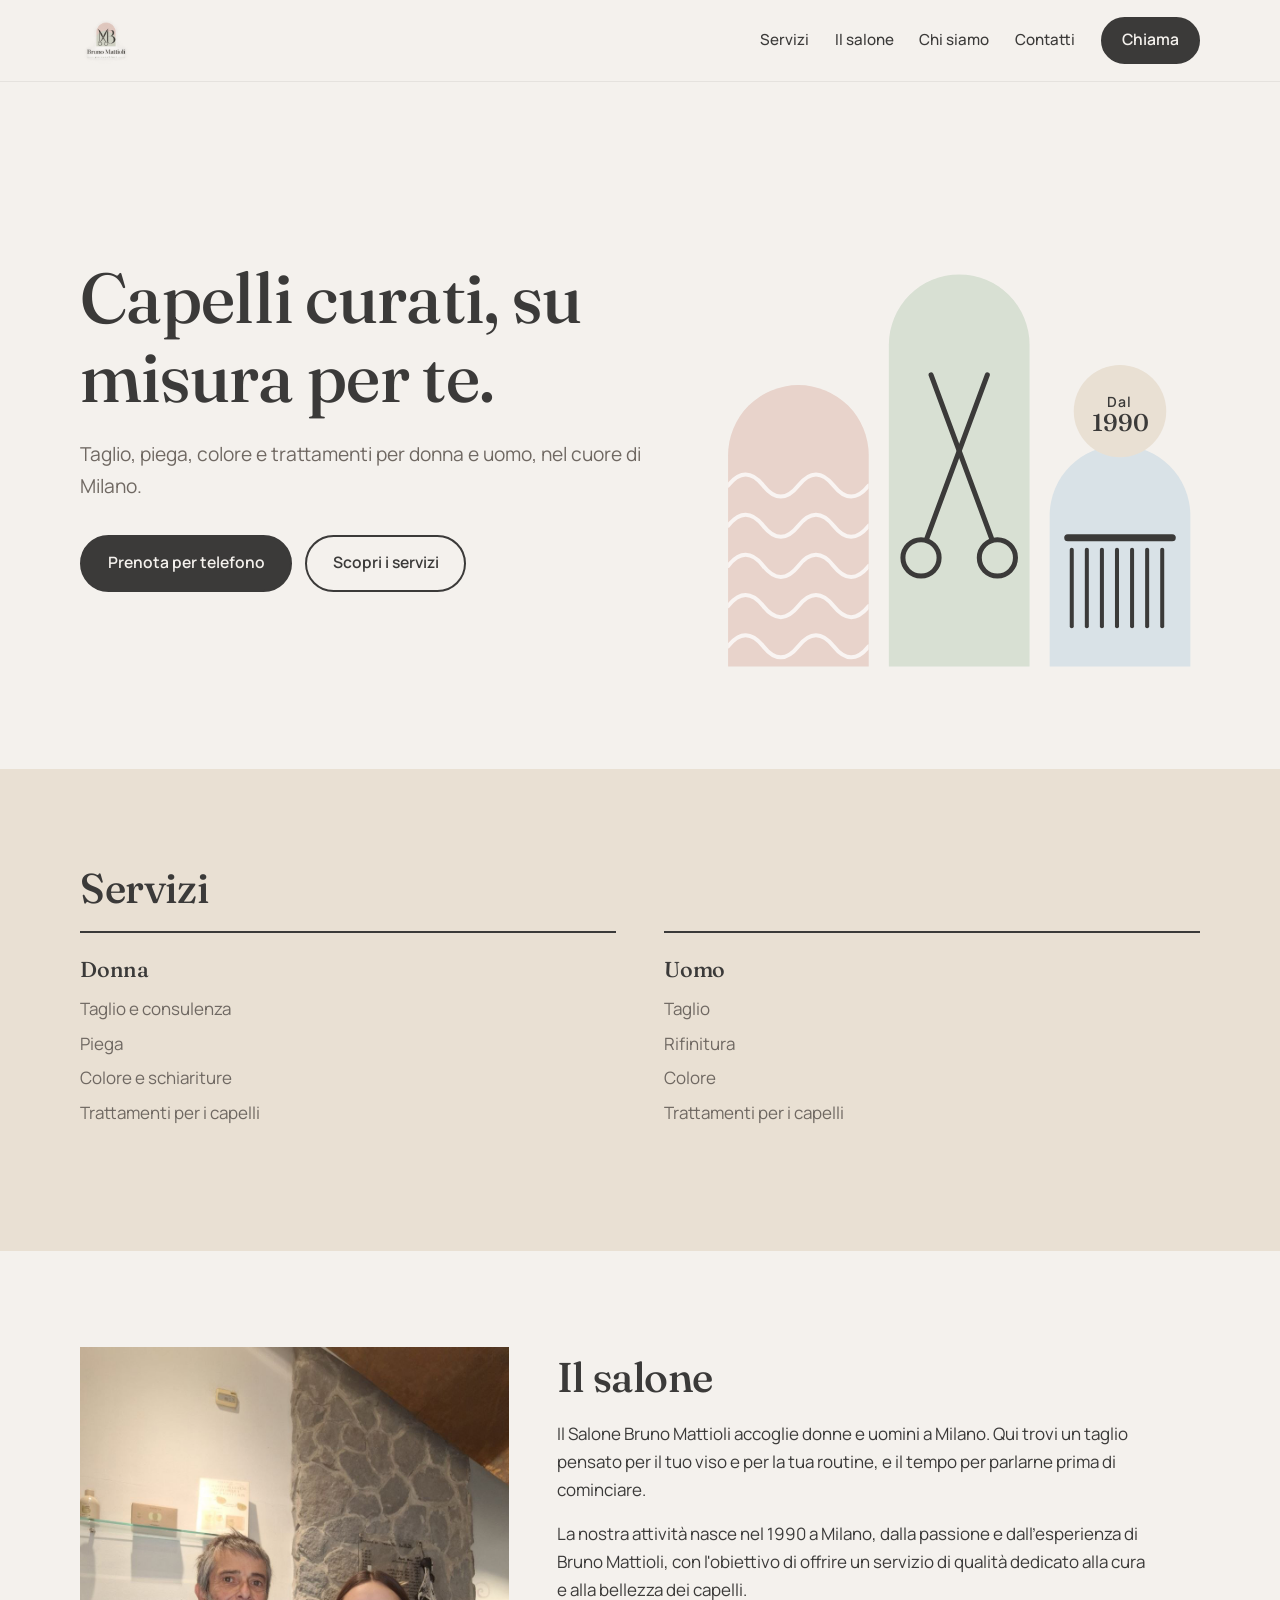
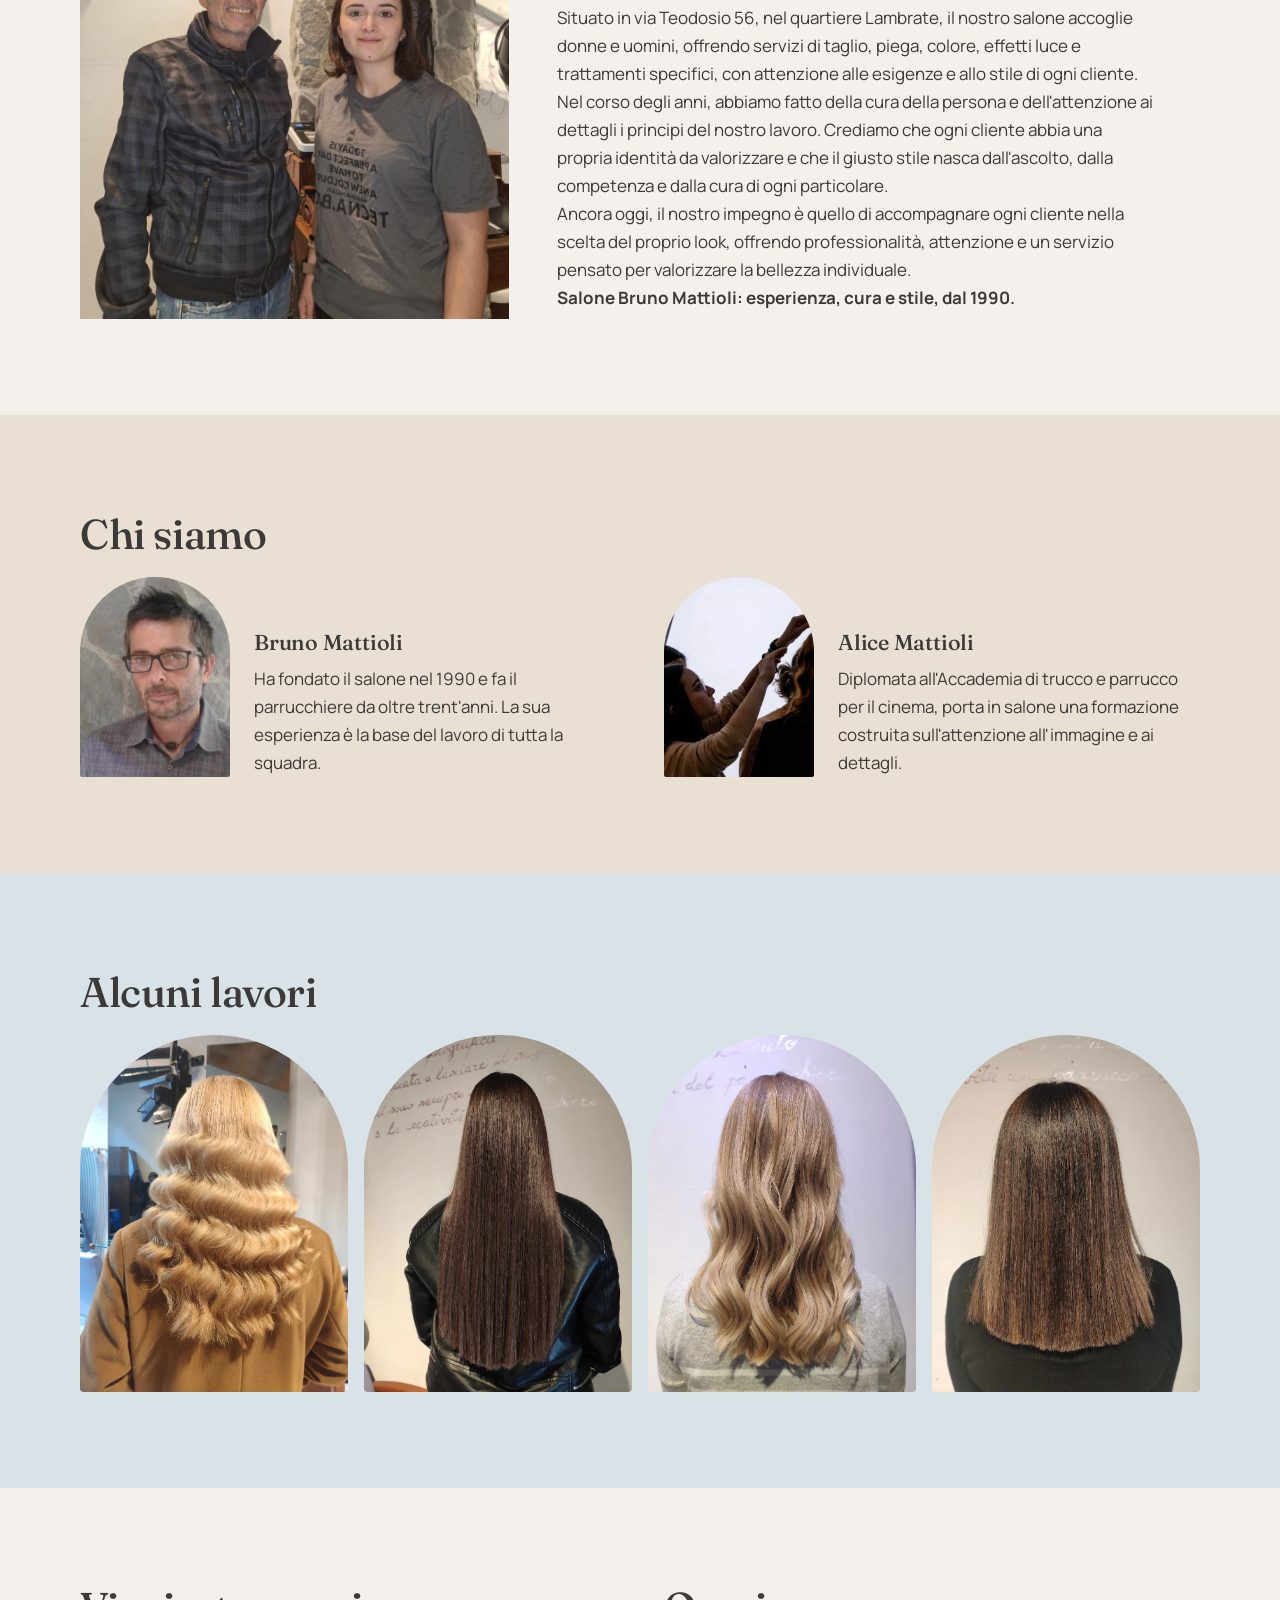
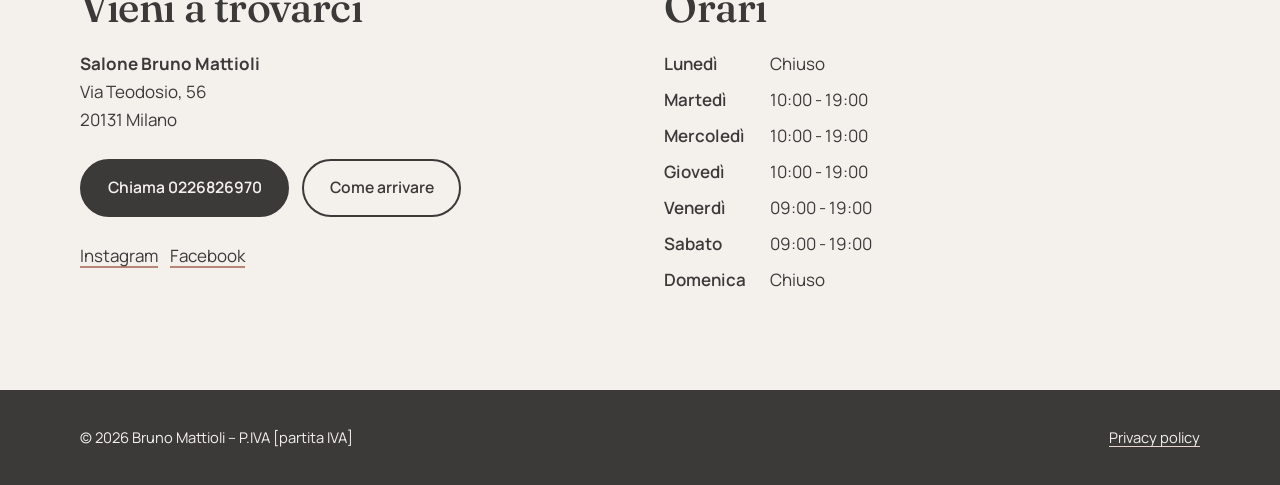
==== commit f41daecb: "index.html" ====
--- a/index.html
+++ b/index.html
@@ -5,7 +5,7 @@
   <meta name="viewport" content="width=device-width, initial-scale=1">
   <title>Bruno Mattioli – Salone di parrucchieri per donna e uomo a Milano</title>
   <meta name="description" content="Salone Bruno Mattioli a Milano: taglio, piega, colore e trattamenti per donna e uomo.">
- <link rel="icon" href="logo.png" type="image/png">
+  <link rel="icon" href="logo.png" type="image/png">
   <link rel="preconnect" href="https://fonts.googleapis.com">
   <link rel="preconnect" href="https://fonts.gstatic.com" crossorigin>
   <link href="https://fonts.googleapis.com/css2?family=Fraunces:opsz,wght@9..144,400;9..144,500&family=Manrope:wght@400;500;600&display=swap" rel="stylesheet">
@@ -139,7 +139,7 @@
       <!-- TODO: aggiungere le foto: <div class="portrait"><img src="img/bruno.webp" alt="Bruno Mattioli"></div> -->
       <div class="team">
         <article class="person">
-          <div class="portrait"><img src="img/chi-siamo-alice.jpg" alt="Bruno Mattioli"></div>
+          <div class="portrait"><img src="img/chi-siamo-bruno.jpg" alt="Bruno Mattioli"></div>
           <div>
             <h3>Bruno Mattioli</h3>
             <p>Ha fondato il salone nel 1990 e fa il parrucchiere da oltre trent'anni. La sua esperienza è la base del lavoro di tutta la squadra.</p>
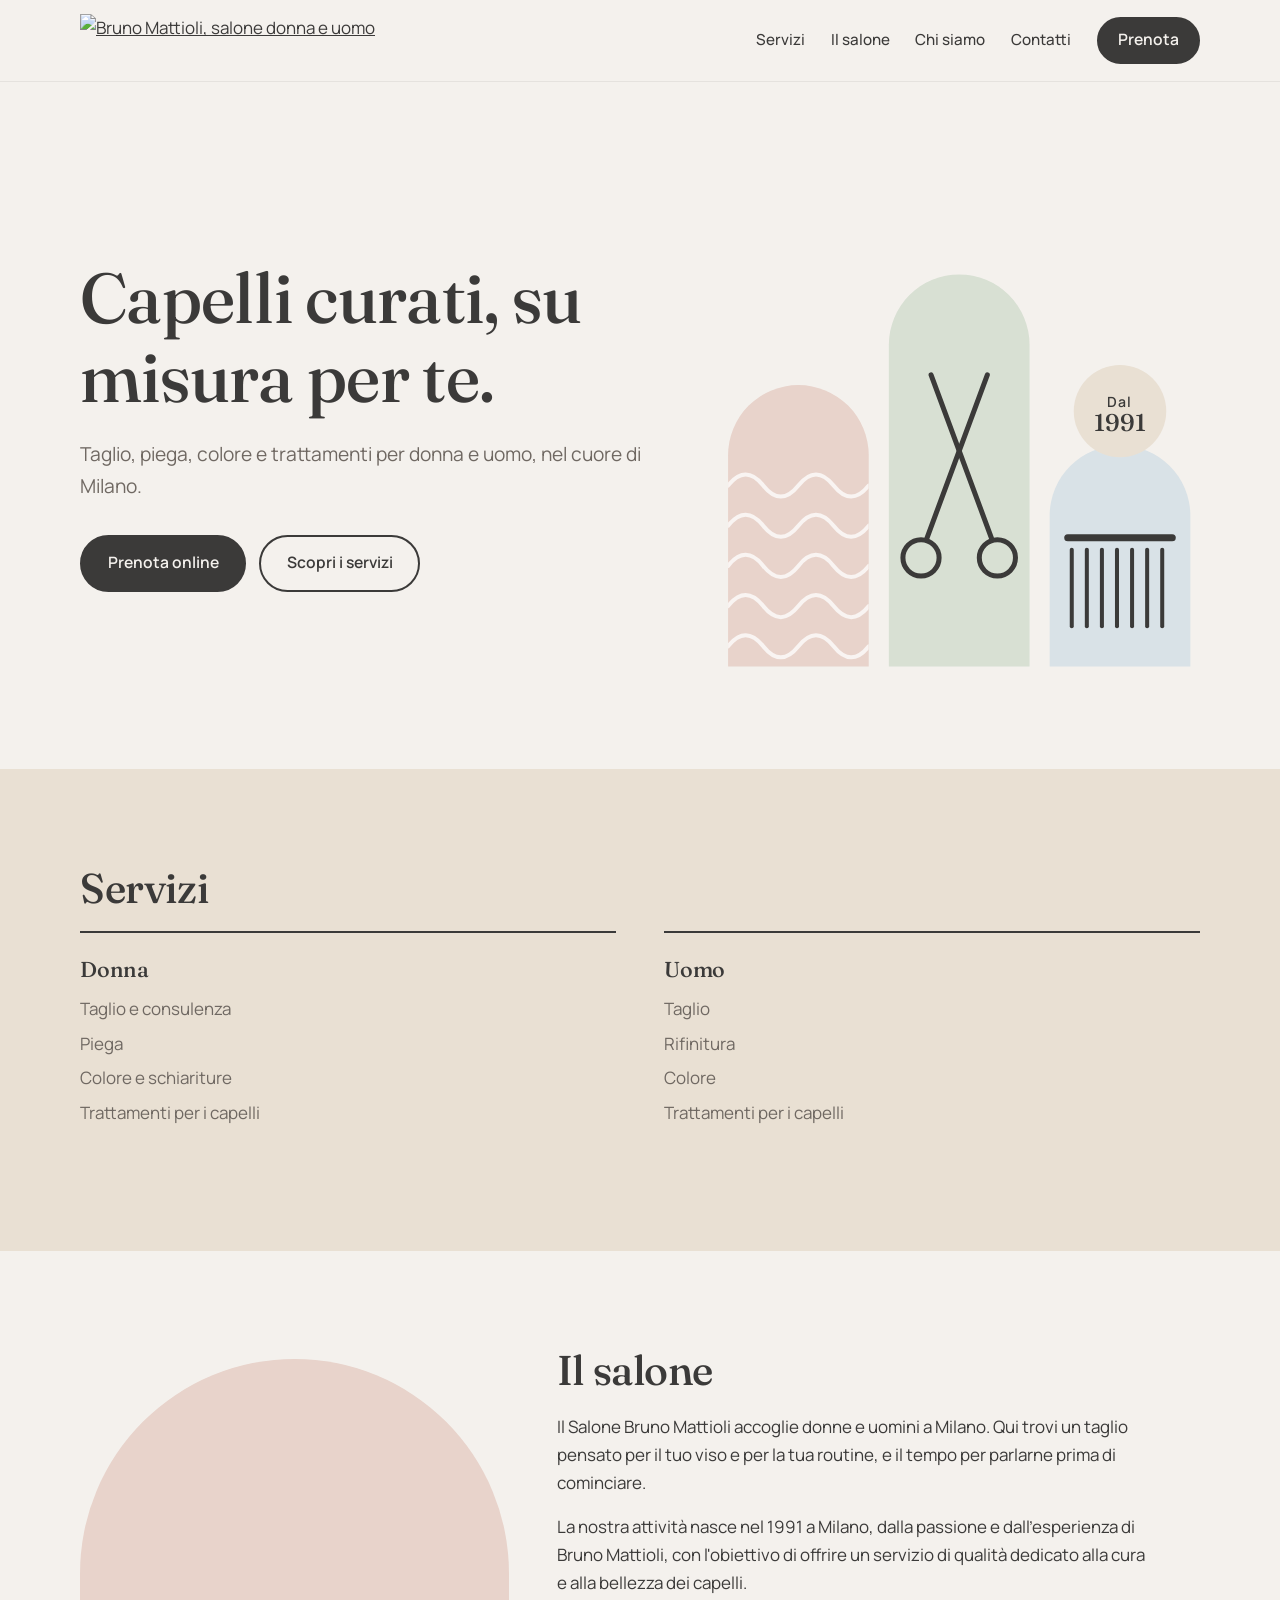
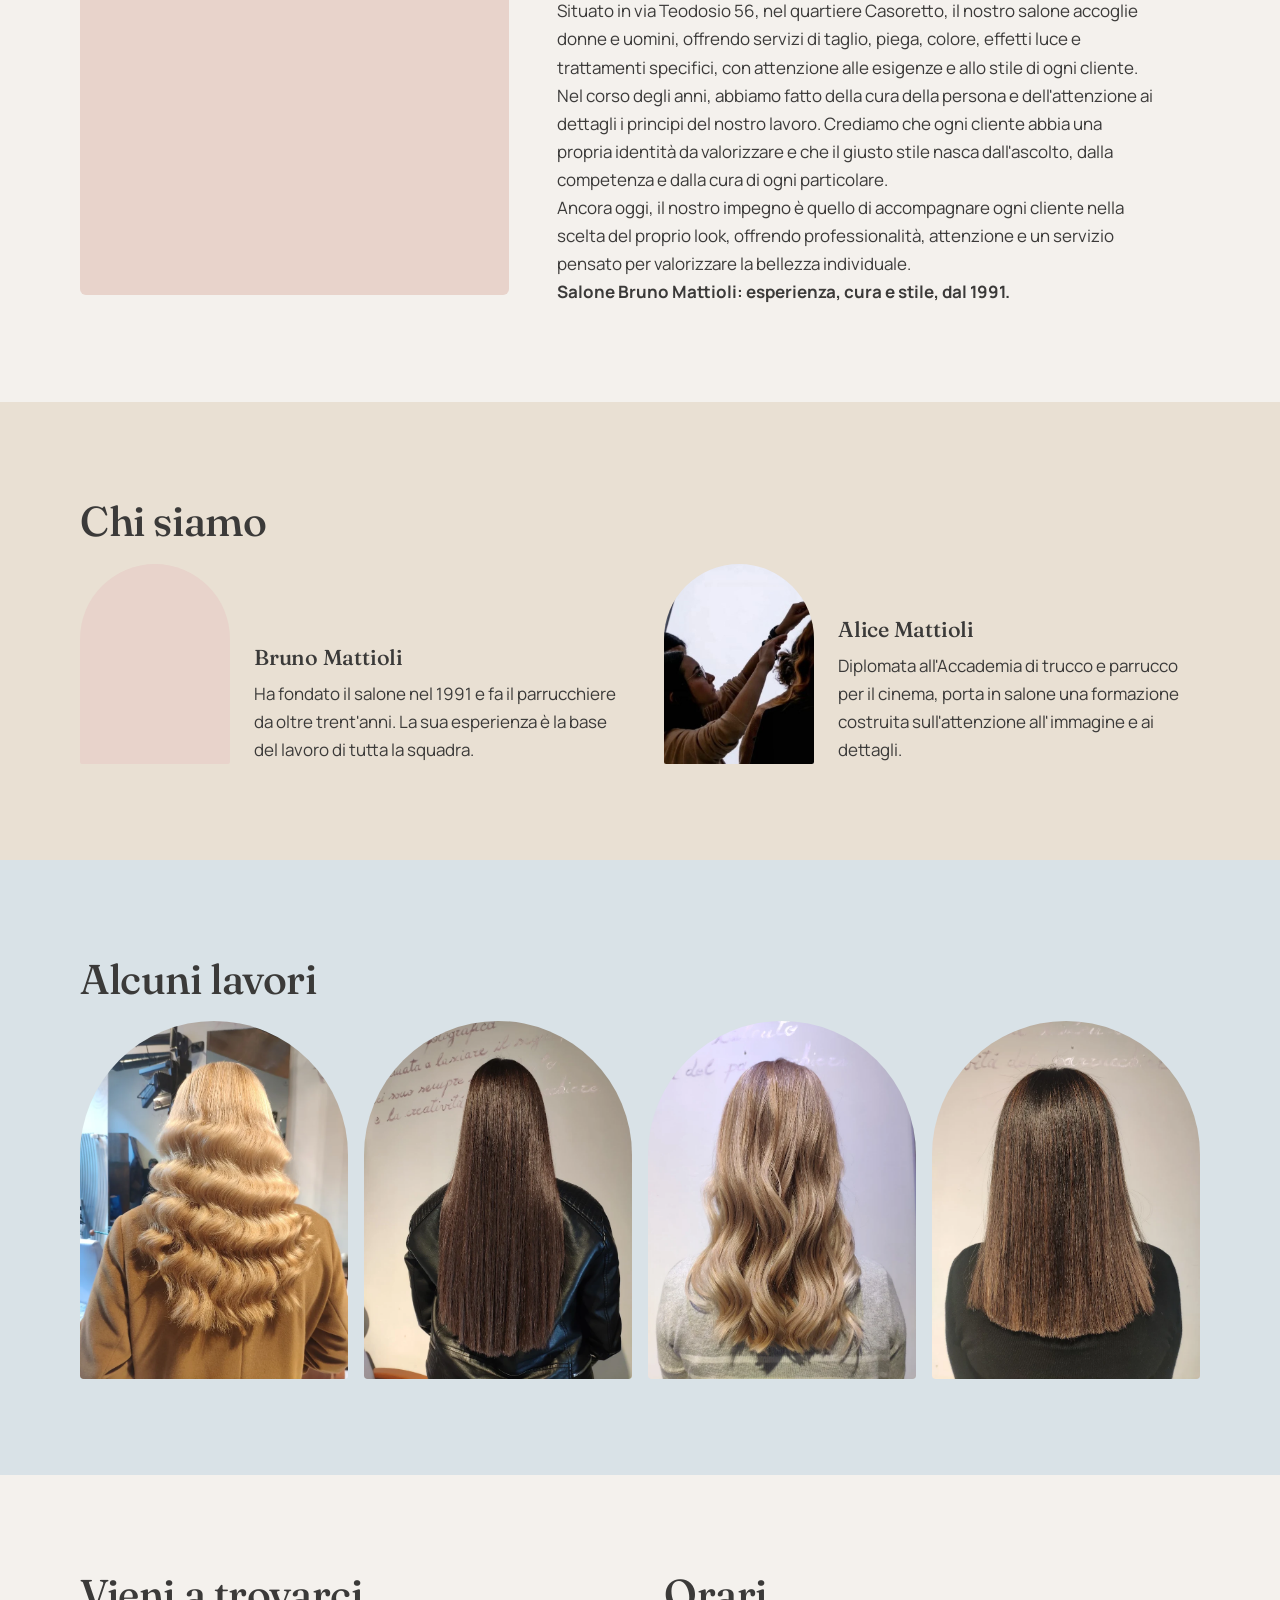
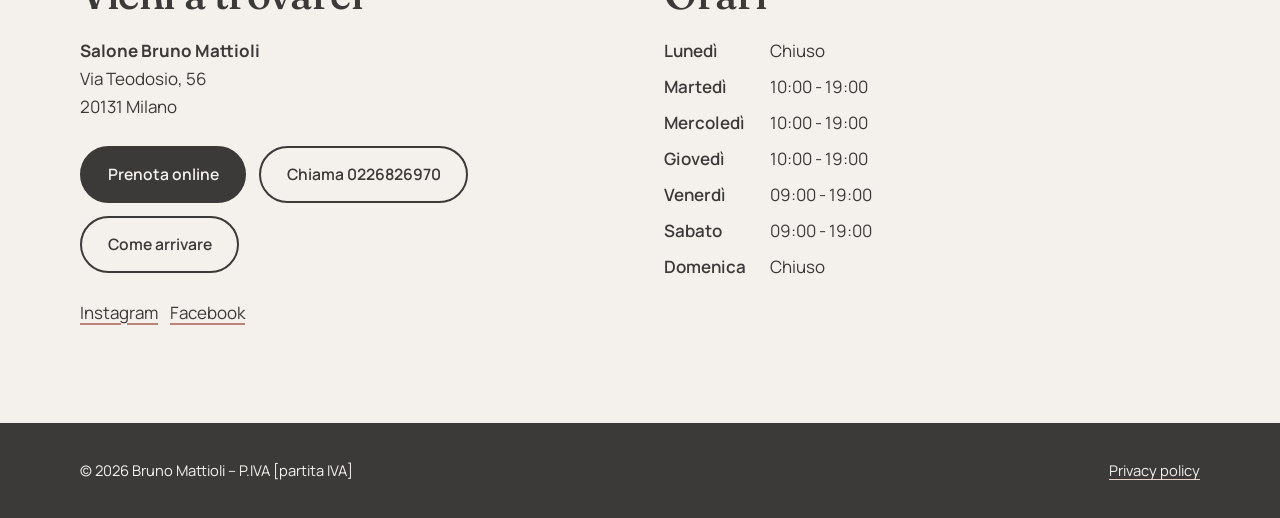
==== commit 6481d47a: "Add files via upload" ====
--- a/index.html
+++ b/index.html
@@ -5,7 +5,7 @@
   <meta name="viewport" content="width=device-width, initial-scale=1">
   <title>Bruno Mattioli – Salone di parrucchieri per donna e uomo a Milano</title>
   <meta name="description" content="Salone Bruno Mattioli a Milano: taglio, piega, colore e trattamenti per donna e uomo.">
-  <link rel="icon" href="logo.png" type="image/png">
+  <link rel="icon" href="logo-mark.svg" type="image/svg+xml">
   <link rel="preconnect" href="https://fonts.googleapis.com">
   <link rel="preconnect" href="https://fonts.gstatic.com" crossorigin>
   <link href="https://fonts.googleapis.com/css2?family=Fraunces:opsz,wght@9..144,400;9..144,500&family=Manrope:wght@400;500;600&display=swap" rel="stylesheet">
@@ -15,13 +15,13 @@
 
 <header class="site-header">
   <div class="wrap">
-    <a class="brand" href="#top" aria-label="Bruno Mattioli, torna in alto"><img src="logo.png" alt="Bruno Mattioli, salone donna e uomo"></a>
+    <a class="brand" href="#top" aria-label="Bruno Mattioli, torna in alto"><img src="logo.svg" alt="Bruno Mattioli, salone donna e uomo"></a>
     <nav class="nav" aria-label="Principale">
       <a href="#servizi">Servizi</a>
       <a href="#salone">Il salone</a>
       <a href="#chi-siamo">Chi siamo</a>
       <a href="#contatti">Contatti</a>
-      <a class="btn" href="tel:+390226826970">Chiama</a>
+      <a class="btn" href="prenota.html">Prenota</a>
     </nav>
   </div>
 </header>
@@ -34,13 +34,13 @@
         <h1>Capelli curati, su misura per te.</h1>
         <p class="lead">Taglio, piega, colore e trattamenti per donna e uomo, nel cuore di Milano.</p>
         <div class="actions">
-          <a class="btn" href="tel:+390226826970">Prenota per telefono</a>
+          <a class="btn" href="prenota.html">Prenota online</a>
           <a class="btn ghost" href="#servizi">Scopri i servizi</a>
         </div>
       </div>
 
-      <!-- Tre archi, ognuno con un simbolo del mestiere: onde, forbici, pettine. Badge "Dal 1990". -->
-      <svg class="hero-art" viewBox="0 0 480 480" role="img" aria-label="Tre archi con onde, forbici e pettine, e il marchio Dal 1990">
+      <!-- Tre archi, ognuno con un simbolo del mestiere: onde, forbici, pettine. Badge "Dal 1991". -->
+      <svg class="hero-art" viewBox="0 0 480 480" role="img" aria-label="Tre archi con onde, forbici e pettine, e il marchio Dal 1991">
         <defs>
           <clipPath id="a1"><path d="M10 480V270a70 70 0 0 1 140 0v210z"/></clipPath>
           <clipPath id="a3"><path d="M330 480V330a70 70 0 0 1 140 0v150z"/></clipPath>
@@ -81,7 +81,7 @@
         <!-- Badge -->
         <circle cx="400" cy="226" r="46" style="fill:var(--sand)"/>
         <text x="400" y="222" text-anchor="middle" font-size="14" style="font-family:var(--sans);font-weight:600;letter-spacing:1px;fill:#3B3A39">Dal</text>
-        <text x="400" y="246" text-anchor="middle" font-size="24" style="font-family:var(--serif);font-weight:500;fill:#3B3A39">1990</text>
+        <text x="400" y="246" text-anchor="middle" font-size="24" style="font-family:var(--serif);font-weight:500;fill:#3B3A39">1991</text>
       </svg>
     </div>
   </section>
@@ -115,20 +115,20 @@
 
   <section id="salone" class="about">
     <div class="wrap">
-      <div class="photo" role="img"><img src="img/chi-siamo.jpg" alt="Il nostro salone"></div>
+      <div class="photo" role="img" aria-label="Spazio per una foto del salone"></div>
       <div>
         <h2>Il salone</h2>
         <p>Il Salone Bruno Mattioli accoglie donne e uomini a Milano. Qui trovi un taglio pensato per il tuo viso e per la tua routine, e il tempo per parlarne prima di cominciare.</p>
-        <p>La nostra attività nasce nel 1990 a Milano, dalla passione e dall'esperienza di Bruno Mattioli, con l'obiettivo di offrire un servizio di qualità dedicato alla cura e alla bellezza dei capelli. <br>
-
-Situato in via Teodosio 56, nel quartiere Lambrate, il nostro salone accoglie donne e uomini, offrendo servizi di taglio, piega, colore, effetti luce e trattamenti specifici, con attenzione alle esigenze e allo stile di ogni cliente. <br>
+        <p>La nostra attività nasce nel 1991 a Milano, dalla passione e dall'esperienza di Bruno Mattioli, con l'obiettivo di offrire un servizio di qualità dedicato alla cura e alla bellezza dei capelli. <br>
+
+Situato in via Teodosio 56, nel quartiere Casoretto, il nostro salone accoglie donne e uomini, offrendo servizi di taglio, piega, colore, effetti luce e trattamenti specifici, con attenzione alle esigenze e allo stile di ogni cliente. <br>
 
 Nel corso degli anni, abbiamo fatto della cura della persona e dell'attenzione ai dettagli i principi del nostro lavoro. Crediamo che ogni cliente abbia una propria identità da valorizzare e che il giusto stile nasca dall'ascolto, dalla competenza e dalla cura di ogni particolare.
           <br>
 
 Ancora oggi, il nostro impegno è quello di accompagnare ogni cliente nella scelta del proprio look, offrendo professionalità, attenzione e un servizio pensato per valorizzare la bellezza individuale.
 <br>
-<b>Salone Bruno Mattioli: esperienza, cura e stile, dal 1990.</b></p>
+<b>Salone Bruno Mattioli: esperienza, cura e stile, dal 1991.</b></p>
       </div>
     </div>
   </section>
@@ -139,10 +139,10 @@
       <!-- TODO: aggiungere le foto: <div class="portrait"><img src="img/bruno.webp" alt="Bruno Mattioli"></div> -->
       <div class="team">
         <article class="person">
-          <div class="portrait"><img src="img/chi-siamo-bruno.jpg" alt="Bruno Mattioli"></div>
+          <div class="portrait p-blush" role="img" aria-label="Spazio per il ritratto di Bruno Mattioli"></div>
           <div>
             <h3>Bruno Mattioli</h3>
-            <p>Ha fondato il salone nel 1990 e fa il parrucchiere da oltre trent'anni. La sua esperienza è la base del lavoro di tutta la squadra.</p>
+            <p>Ha fondato il salone nel 1991 e fa il parrucchiere da oltre trent'anni. La sua esperienza è la base del lavoro di tutta la squadra.</p>
           </div>
         </article>
         <article class="person">
@@ -178,7 +178,8 @@
           20131 Milano</p>
         </address>
         <div class="actions">
-          <a class="btn" href="tel:+390226826970">Chiama 0226826970</a>
+          <a class="btn" href="prenota.html">Prenota online</a>
+          <a class="btn ghost" href="tel:+390226826970">Chiama 0226826970</a>
           <a class="btn ghost" href="https://maps.app.goo.gl/C1U6cg1EKnnrN2yR9" target="_blank" rel="noopener">Come arrivare</a>
         </div>
         <p style="margin-top:1.6rem">
@@ -212,4 +213,4 @@
 </footer>
 
 </body>
-</html>
+</html>
--- a/style.css
+++ b/style.css
@@ -103,4 +103,37 @@
   .about .photo{max-width:320px}
   .team{grid-template-columns:1fr}
   .person{grid-template-columns:120px 1fr}
-}+}
+/* Prenotazioni */
+.wrap.narrow{width:min(720px,100% - 2.5rem)}
+.booking h1{font-size:clamp(2rem,5vw,3rem);margin-bottom:1rem}
+.booking .lead{color:var(--muted);margin-bottom:2rem}
+.booking fieldset{border:0;border-top:2px solid var(--ink);padding:1.2rem 0 1.6rem}
+.booking legend{font-family:var(--serif);font-size:1.25rem;font-weight:500;padding-right:1rem}
+.booking label.f{display:block;font-weight:600;font-size:.95rem;margin-top:1rem}
+.booking input[type=text],.booking input[type=tel],.booking input[type=email],.booking input[type=date],.booking input[type=password],.booking select,.booking textarea{
+  display:block;width:100%;margin-top:.35rem;padding:.8rem 1rem;font:inherit;color:var(--ink);background:#fff;border:2px solid transparent;border-radius:14px}
+.booking input:focus,.booking select:focus,.booking textarea:focus{outline:3px solid var(--accent);outline-offset:2px}
+.booking textarea{min-height:90px;resize:vertical}
+.chips{display:flex;flex-wrap:wrap;gap:.6rem}
+.chips label{cursor:pointer}
+.chips input[type=radio]{position:absolute;opacity:0;pointer-events:none}
+.chips label span,.chips button{display:inline-block;padding:.6rem 1.2rem;border-radius:999px;border:2px solid var(--ink);background:transparent;color:var(--ink);font:inherit;font-weight:600;font-size:.95rem;cursor:pointer}
+.chips input:checked+span,.chips button[aria-pressed=true]{background:var(--ink);color:var(--bg)}
+.chips input:focus-visible+span,.chips button:focus-visible{outline:3px solid var(--accent);outline-offset:3px}
+.hint{color:var(--muted);font-size:.95rem;margin-top:.6rem}
+.consent{display:flex;gap:.7rem;align-items:flex-start;margin-top:1.2rem;font-size:.95rem}
+.consent input{margin-top:.35rem;width:auto}
+.notice{padding:1rem 1.2rem;border-radius:14px;margin-bottom:1.5rem;background:var(--blush)}
+.notice.ok{background:var(--sage)}
+.booking .btn[disabled]{opacity:.45;cursor:not-allowed}
+.booking .btn{cursor:pointer;font-family:inherit}
+.hp{position:absolute;left:-9999px;width:1px;height:1px;overflow:hidden}
+.agenda h3{margin-top:2rem;text-transform:capitalize}
+.appt{display:grid;grid-template-columns:5rem 1fr auto;gap:.3rem 1rem;align-items:start;padding:.9rem 0;border-top:1px solid rgba(59,58,57,.15)}
+.appt.cancelled{opacity:.5;text-decoration:line-through}
+.appt small{display:block;color:var(--muted)}
+.btn.small{padding:.4rem 1rem;font-size:.85rem}
+.row{display:flex;flex-wrap:wrap;gap:1rem}
+.row>*{flex:1 1 180px}
+@media (max-width:600px){.appt{grid-template-columns:4rem 1fr}.appt .btn{grid-column:2}}
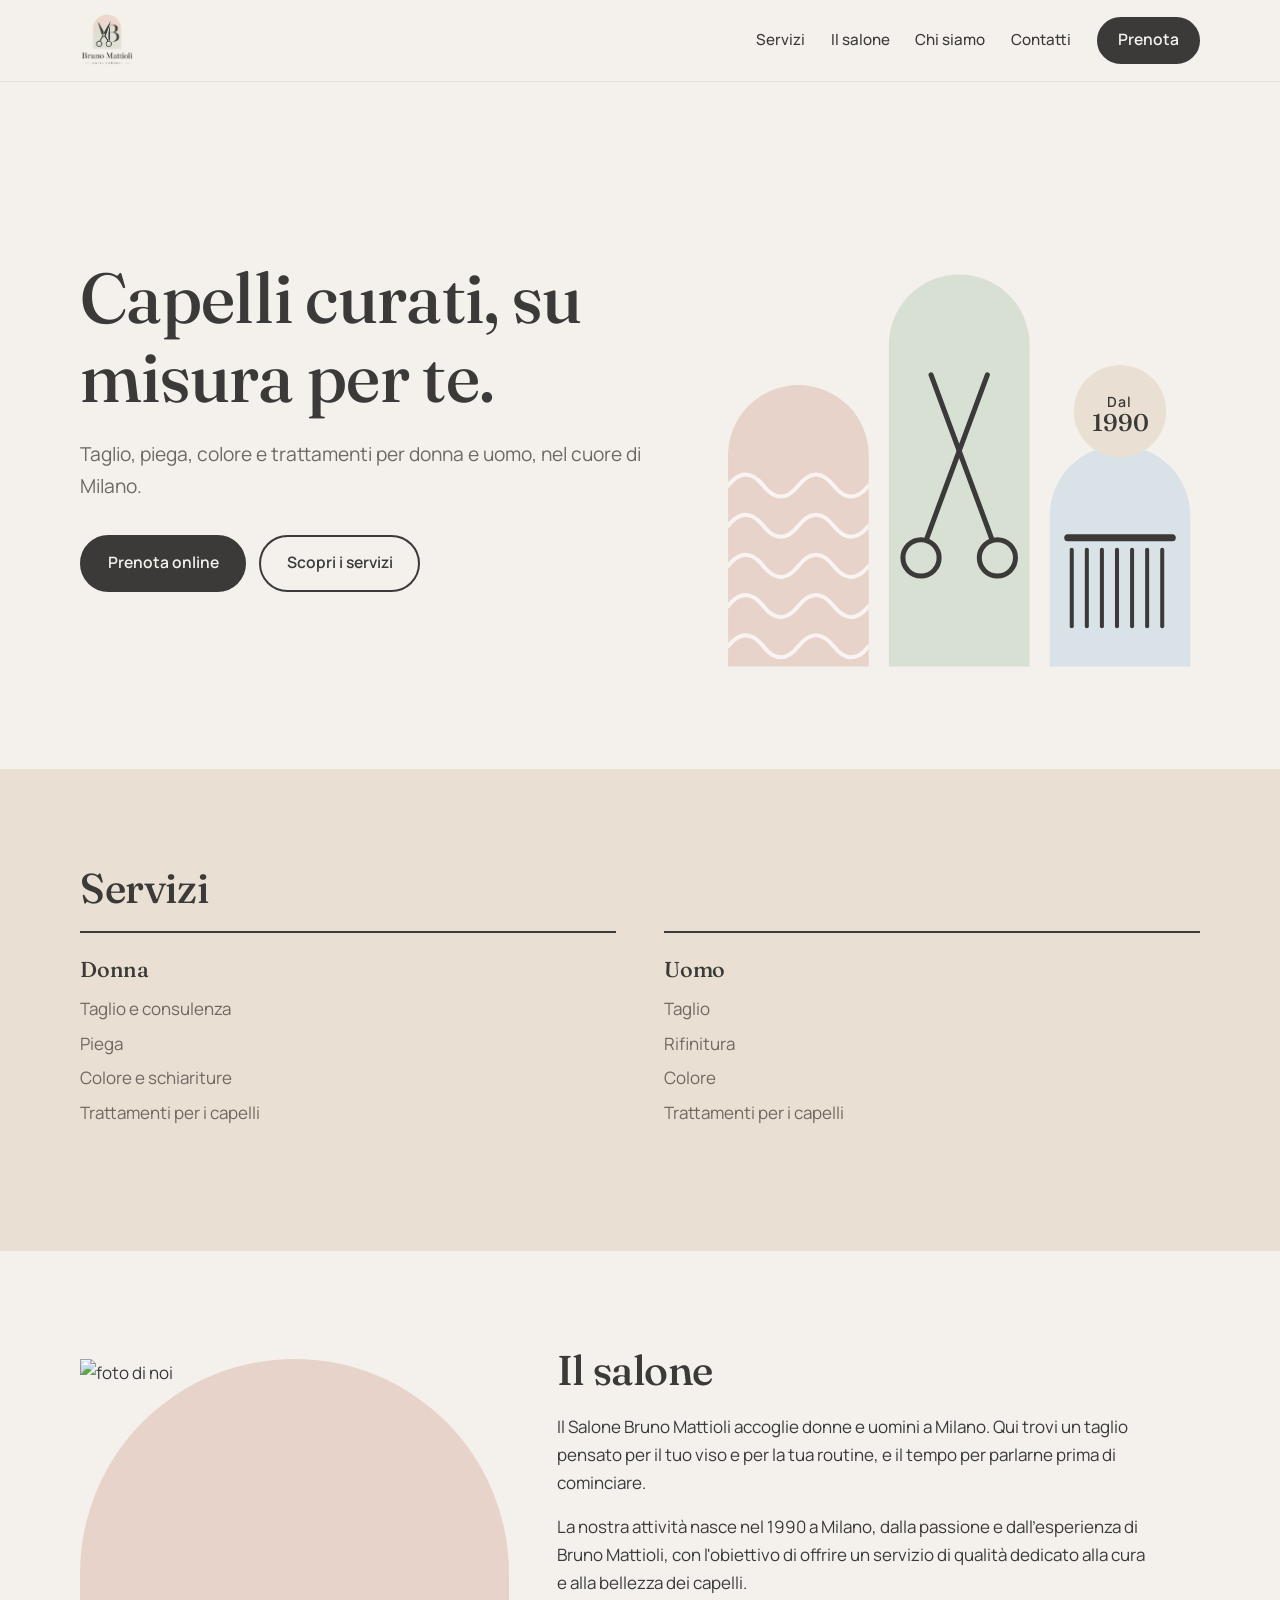
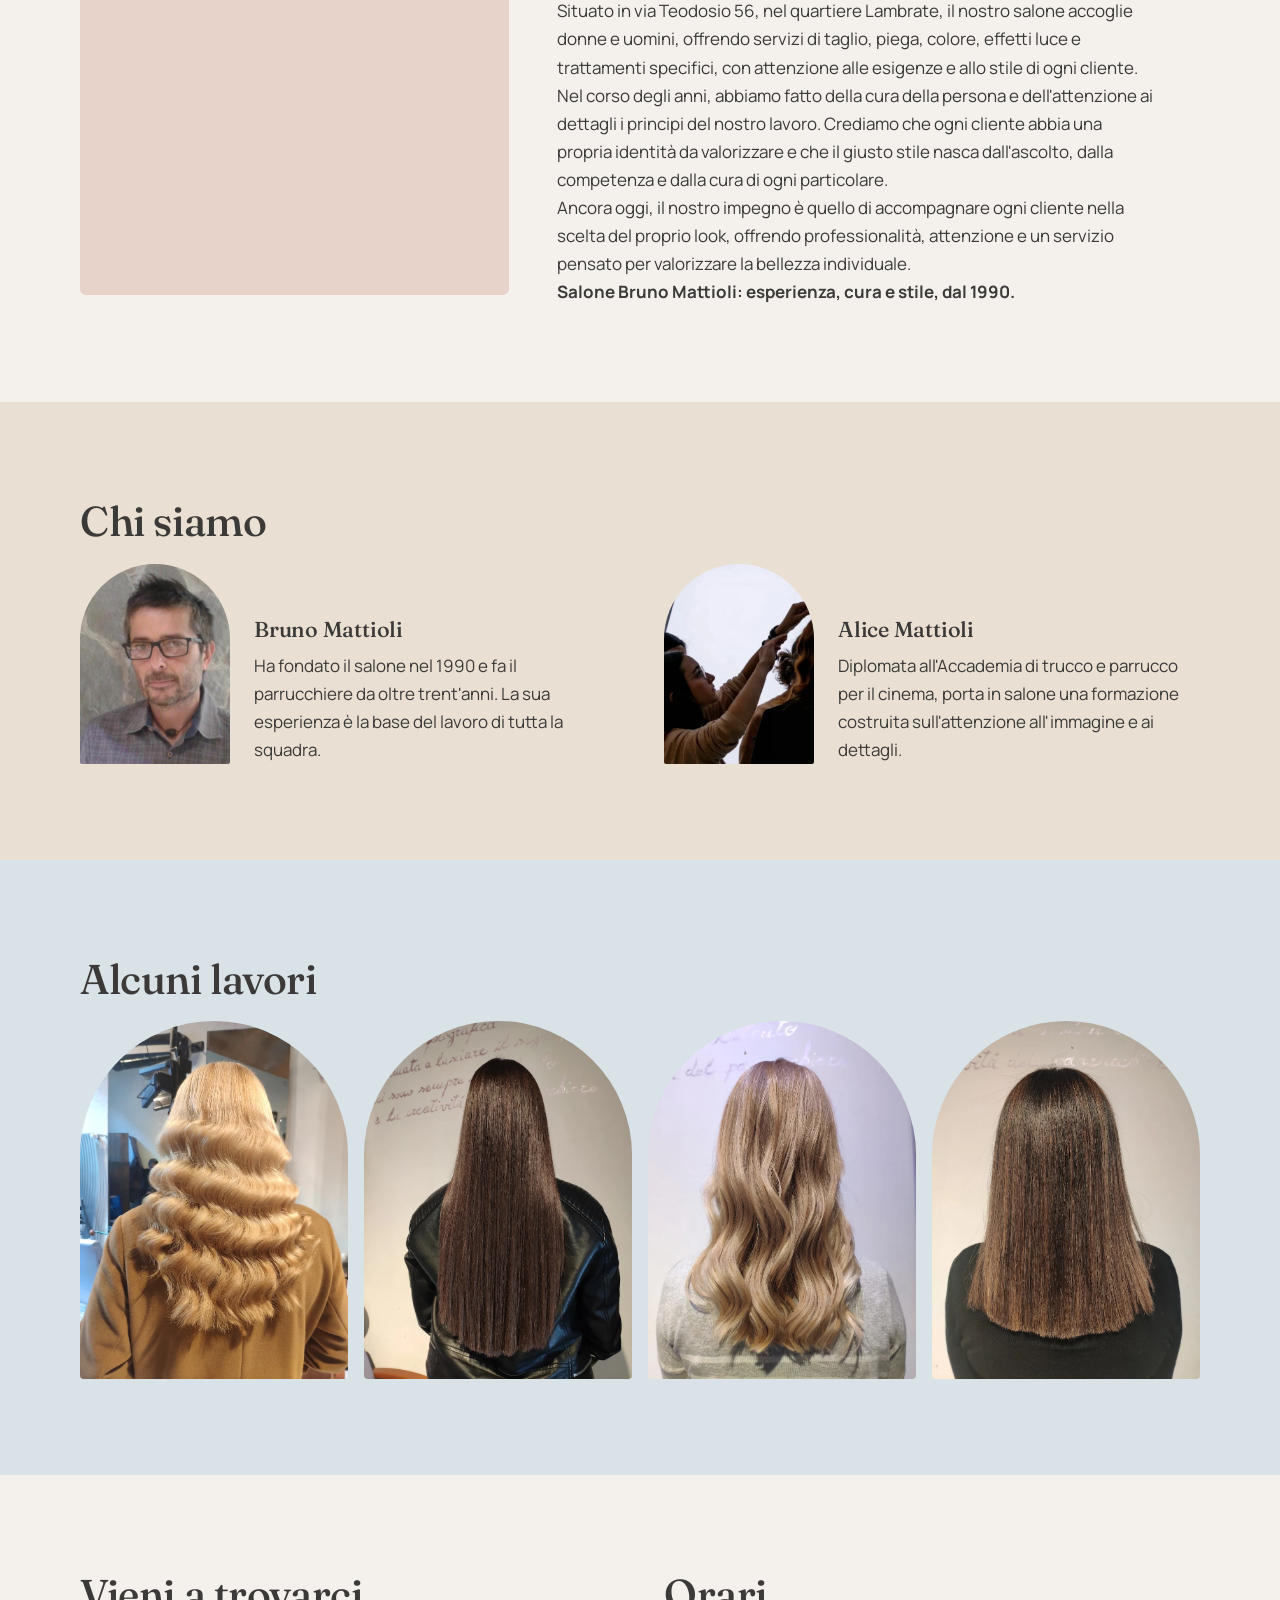
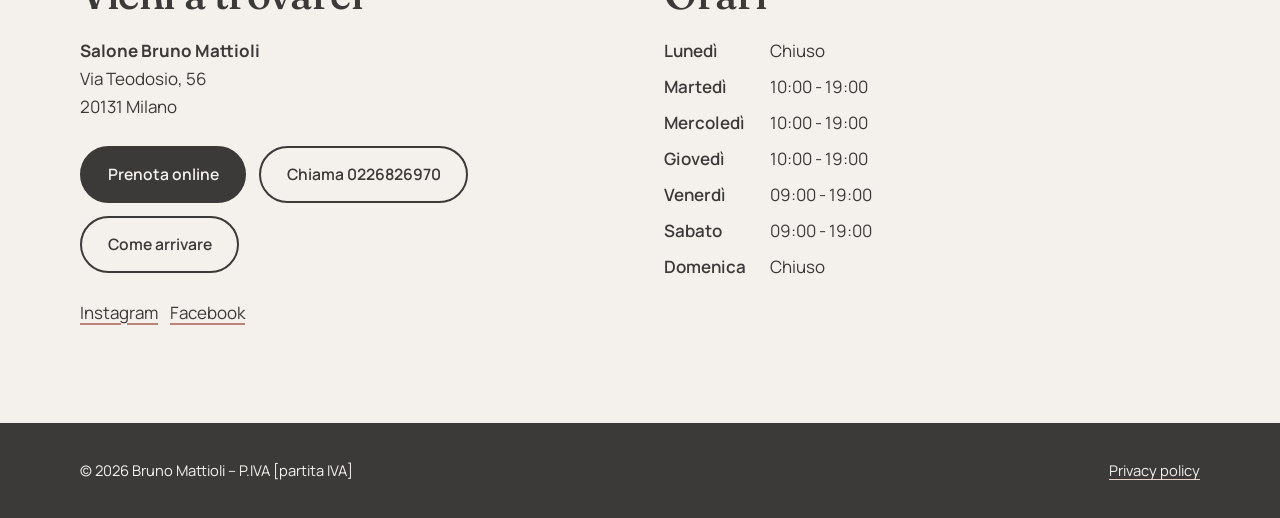
==== commit f6c1ebb3: "index.html" ====
--- a/index.html
+++ b/index.html
@@ -15,7 +15,7 @@
 
 <header class="site-header">
   <div class="wrap">
-    <a class="brand" href="#top" aria-label="Bruno Mattioli, torna in alto"><img src="logo.svg" alt="Bruno Mattioli, salone donna e uomo"></a>
+    <a class="brand" href="#top" aria-label="Bruno Mattioli, torna in alto"><img src="logo.png" alt="Bruno Mattioli, salone donna e uomo"></a>
     <nav class="nav" aria-label="Principale">
       <a href="#servizi">Servizi</a>
       <a href="#salone">Il salone</a>
@@ -39,8 +39,8 @@
         </div>
       </div>
 
-      <!-- Tre archi, ognuno con un simbolo del mestiere: onde, forbici, pettine. Badge "Dal 1991". -->
-      <svg class="hero-art" viewBox="0 0 480 480" role="img" aria-label="Tre archi con onde, forbici e pettine, e il marchio Dal 1991">
+      <!-- Tre archi, ognuno con un simbolo del mestiere: onde, forbici, pettine. Badge "Dal 1990". -->
+      <svg class="hero-art" viewBox="0 0 480 480" role="img" aria-label="Tre archi con onde, forbici e pettine, e il marchio Dal 1990">
         <defs>
           <clipPath id="a1"><path d="M10 480V270a70 70 0 0 1 140 0v210z"/></clipPath>
           <clipPath id="a3"><path d="M330 480V330a70 70 0 0 1 140 0v150z"/></clipPath>
@@ -81,7 +81,7 @@
         <!-- Badge -->
         <circle cx="400" cy="226" r="46" style="fill:var(--sand)"/>
         <text x="400" y="222" text-anchor="middle" font-size="14" style="font-family:var(--sans);font-weight:600;letter-spacing:1px;fill:#3B3A39">Dal</text>
-        <text x="400" y="246" text-anchor="middle" font-size="24" style="font-family:var(--serif);font-weight:500;fill:#3B3A39">1991</text>
+        <text x="400" y="246" text-anchor="middle" font-size="24" style="font-family:var(--serif);font-weight:500;fill:#3B3A39">1990</text>
       </svg>
     </div>
   </section>
@@ -115,20 +115,20 @@
 
   <section id="salone" class="about">
     <div class="wrap">
-      <div class="photo" role="img" aria-label="Spazio per una foto del salone"></div>
+      <div class="photo" role="img" aria-label="foto del salone"><img src="img/chi-siamoe.jpg" alt="foto di noi"></div>
       <div>
         <h2>Il salone</h2>
         <p>Il Salone Bruno Mattioli accoglie donne e uomini a Milano. Qui trovi un taglio pensato per il tuo viso e per la tua routine, e il tempo per parlarne prima di cominciare.</p>
-        <p>La nostra attività nasce nel 1991 a Milano, dalla passione e dall'esperienza di Bruno Mattioli, con l'obiettivo di offrire un servizio di qualità dedicato alla cura e alla bellezza dei capelli. <br>
-
-Situato in via Teodosio 56, nel quartiere Casoretto, il nostro salone accoglie donne e uomini, offrendo servizi di taglio, piega, colore, effetti luce e trattamenti specifici, con attenzione alle esigenze e allo stile di ogni cliente. <br>
+        <p>La nostra attività nasce nel 1990 a Milano, dalla passione e dall'esperienza di Bruno Mattioli, con l'obiettivo di offrire un servizio di qualità dedicato alla cura e alla bellezza dei capelli. <br>
+
+Situato in via Teodosio 56, nel quartiere Lambrate, il nostro salone accoglie donne e uomini, offrendo servizi di taglio, piega, colore, effetti luce e trattamenti specifici, con attenzione alle esigenze e allo stile di ogni cliente. <br>
 
 Nel corso degli anni, abbiamo fatto della cura della persona e dell'attenzione ai dettagli i principi del nostro lavoro. Crediamo che ogni cliente abbia una propria identità da valorizzare e che il giusto stile nasca dall'ascolto, dalla competenza e dalla cura di ogni particolare.
           <br>
 
 Ancora oggi, il nostro impegno è quello di accompagnare ogni cliente nella scelta del proprio look, offrendo professionalità, attenzione e un servizio pensato per valorizzare la bellezza individuale.
 <br>
-<b>Salone Bruno Mattioli: esperienza, cura e stile, dal 1991.</b></p>
+<b>Salone Bruno Mattioli: esperienza, cura e stile, dal 1990.</b></p>
       </div>
     </div>
   </section>
@@ -139,10 +139,10 @@
       <!-- TODO: aggiungere le foto: <div class="portrait"><img src="img/bruno.webp" alt="Bruno Mattioli"></div> -->
       <div class="team">
         <article class="person">
-          <div class="portrait p-blush" role="img" aria-label="Spazio per il ritratto di Bruno Mattioli"></div>
+          <div class="portrait"><img src="img/chi-siamo-bruno.jpg" alt="Bruno Mattioli"></div>
           <div>
             <h3>Bruno Mattioli</h3>
-            <p>Ha fondato il salone nel 1991 e fa il parrucchiere da oltre trent'anni. La sua esperienza è la base del lavoro di tutta la squadra.</p>
+            <p>Ha fondato il salone nel 1990 e fa il parrucchiere da oltre trent'anni. La sua esperienza è la base del lavoro di tutta la squadra.</p>
           </div>
         </article>
         <article class="person">
@@ -213,4 +213,4 @@
 </footer>
 
 </body>
-</html>+</html>
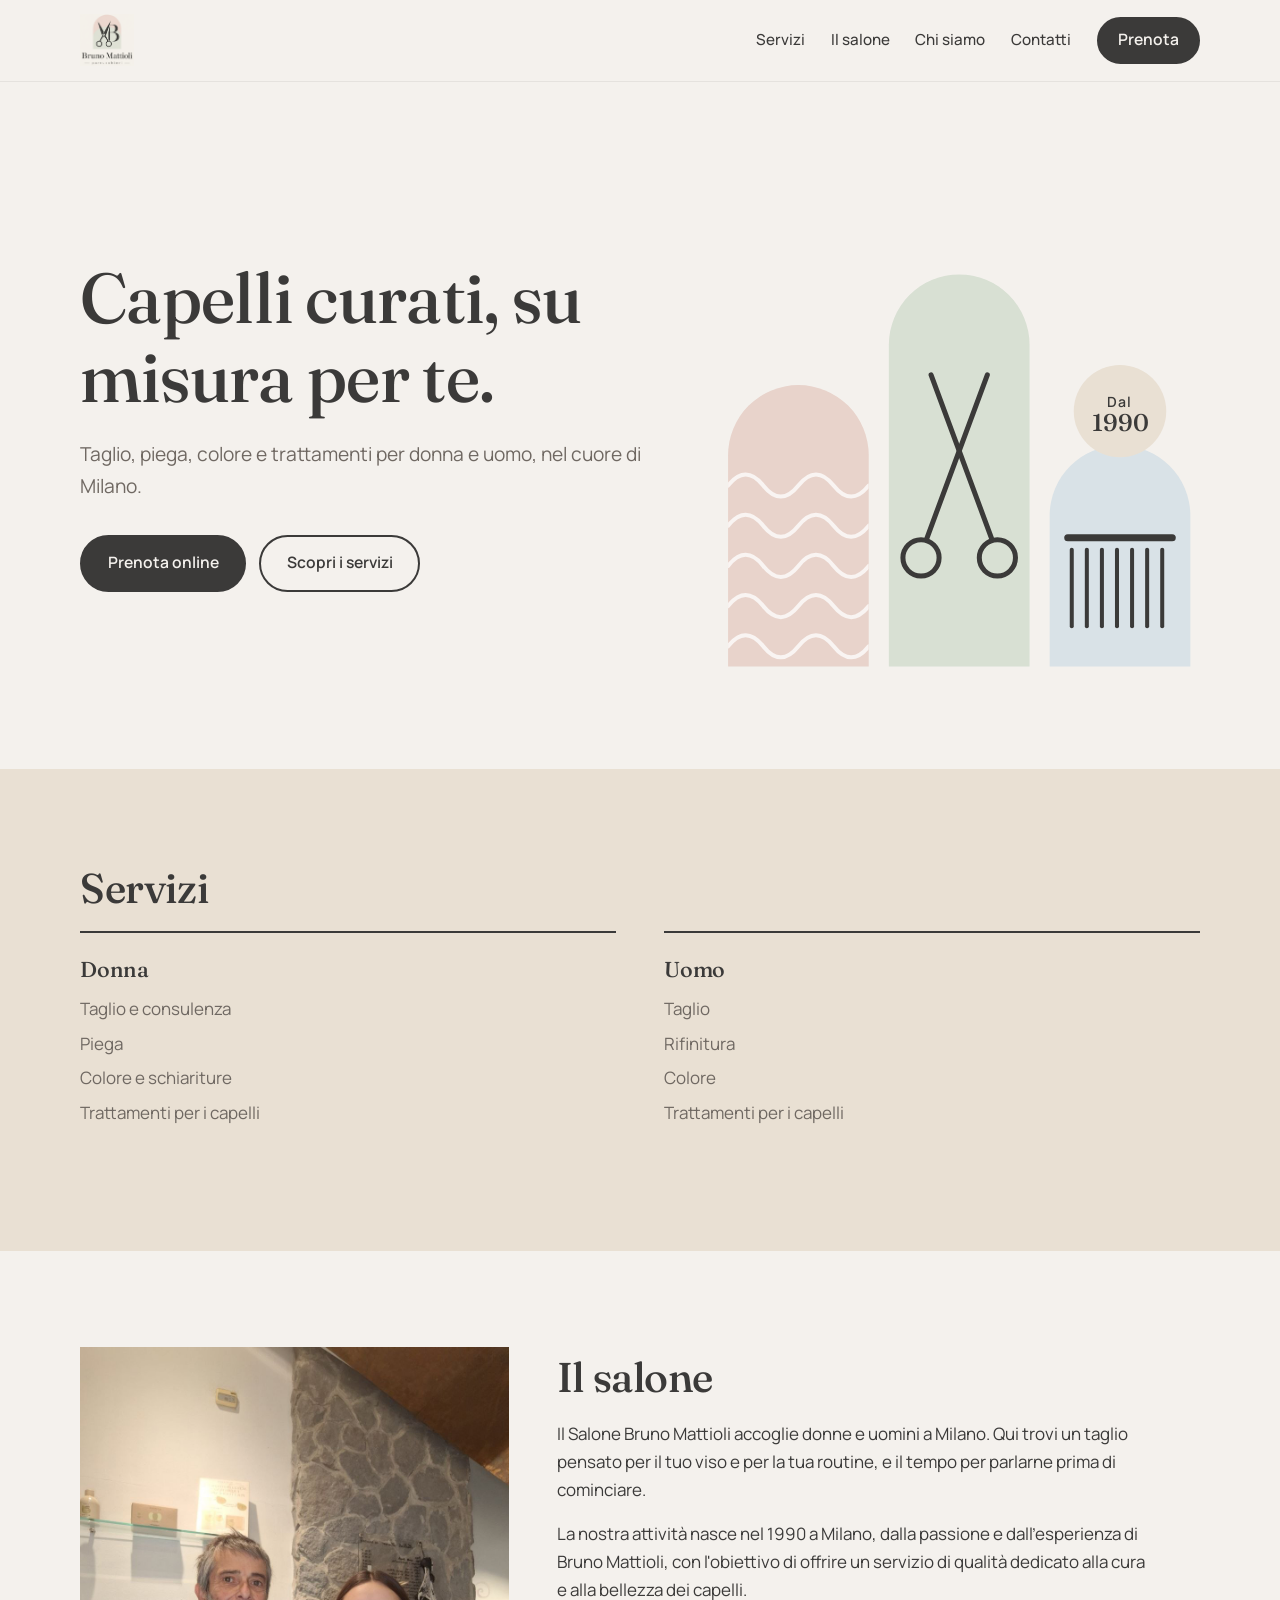
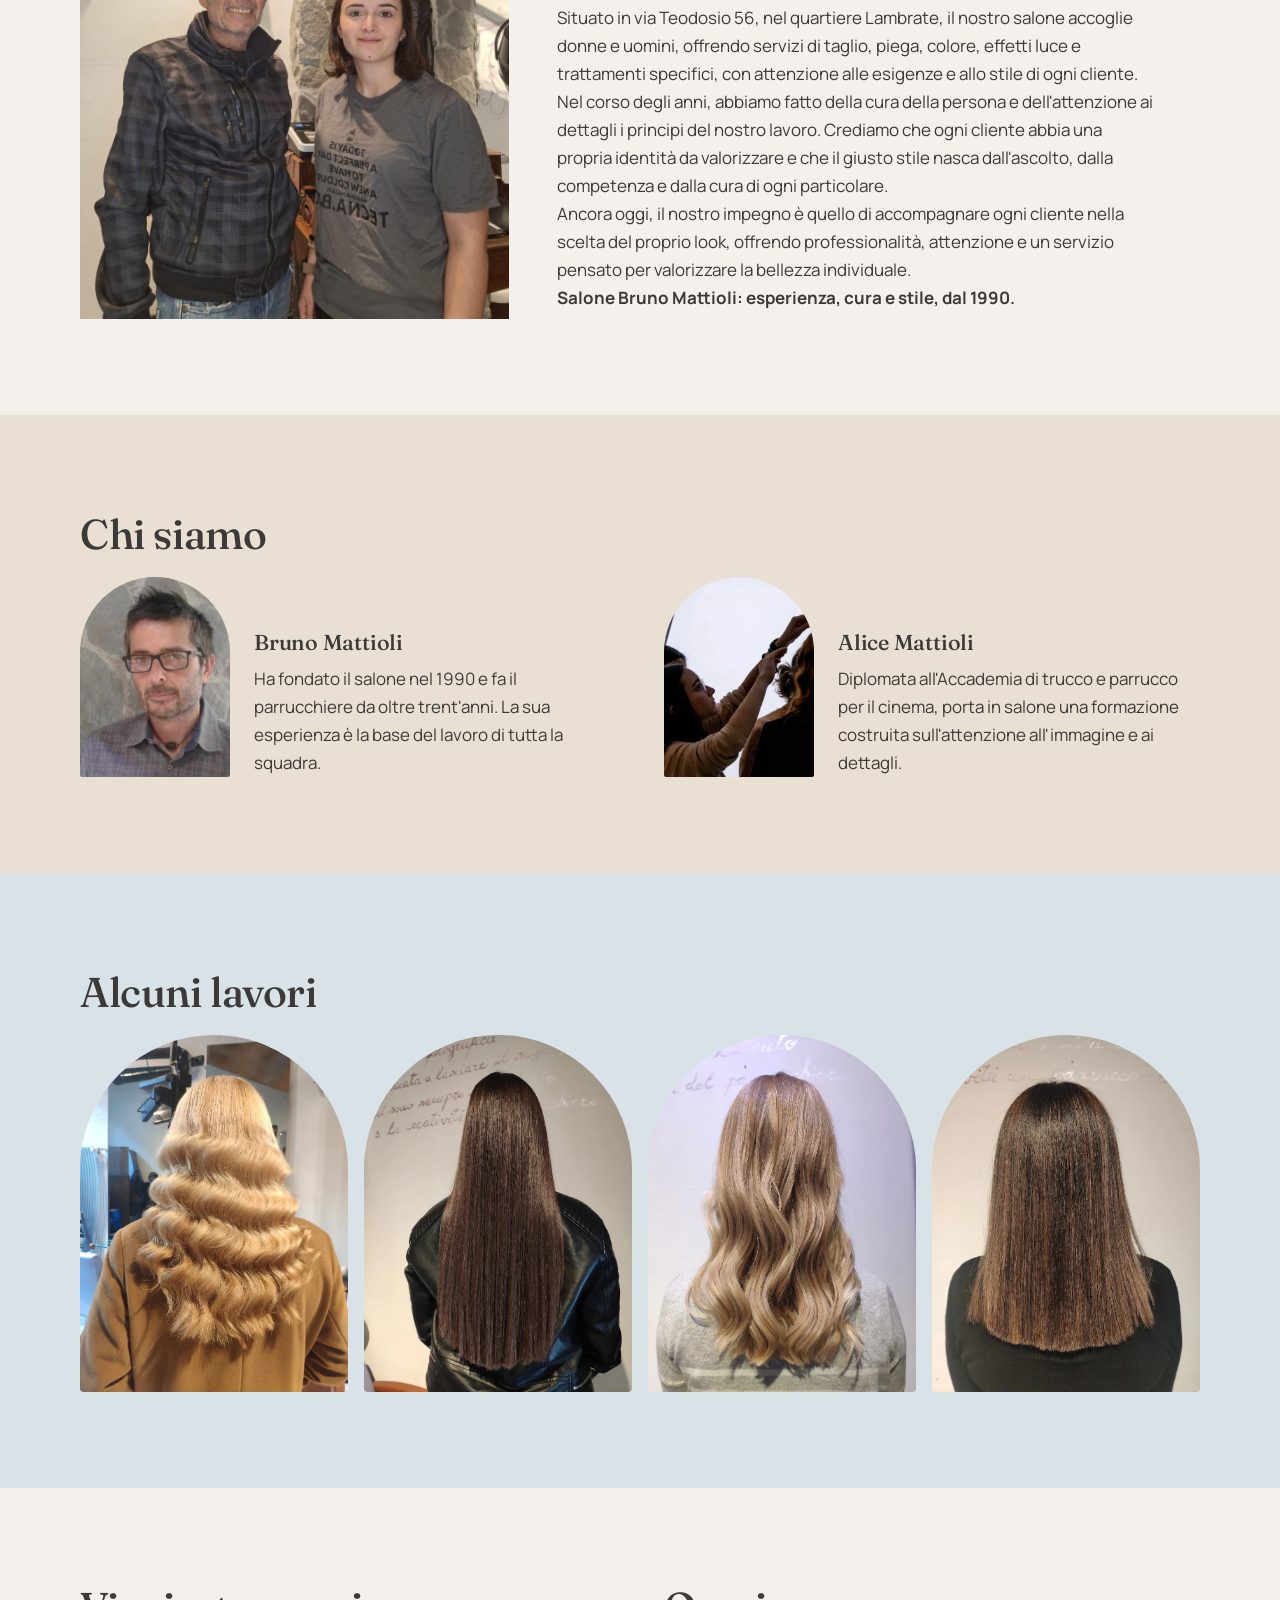
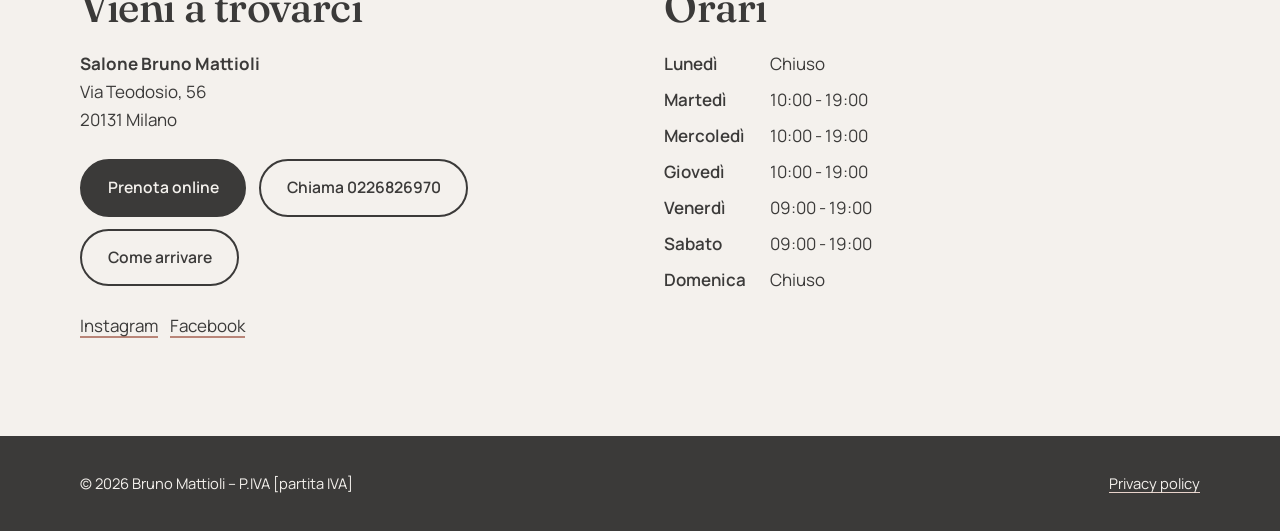
==== commit e6476d60: "index.html" ====
--- a/index.html
+++ b/index.html
@@ -115,7 +115,7 @@
 
   <section id="salone" class="about">
     <div class="wrap">
-      <div class="photo" role="img" aria-label="foto del salone"><img src="img/chi-siamoe.jpg" alt="foto di noi"></div>
+     <img src="img/chi-siamo.jpg" alt="foto di noi">
       <div>
         <h2>Il salone</h2>
         <p>Il Salone Bruno Mattioli accoglie donne e uomini a Milano. Qui trovi un taglio pensato per il tuo viso e per la tua routine, e il tempo per parlarne prima di cominciare.</p>
